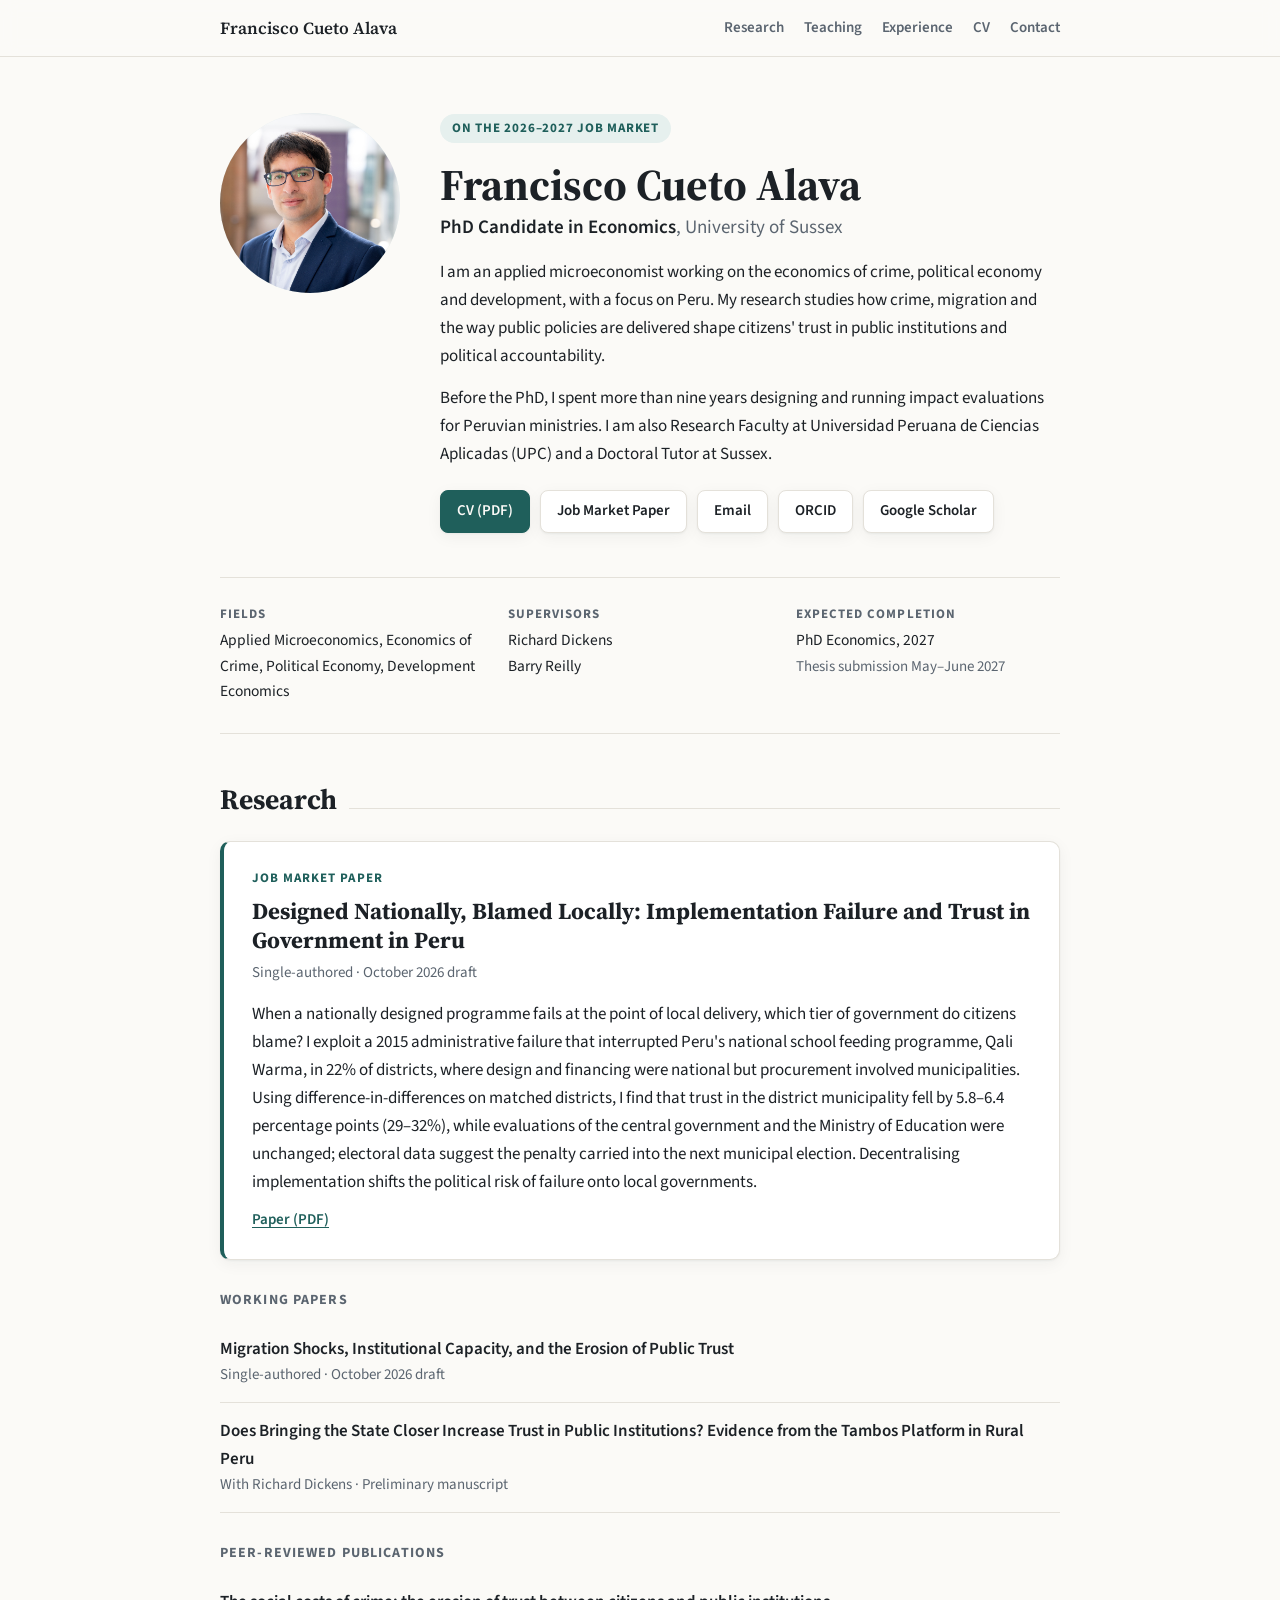
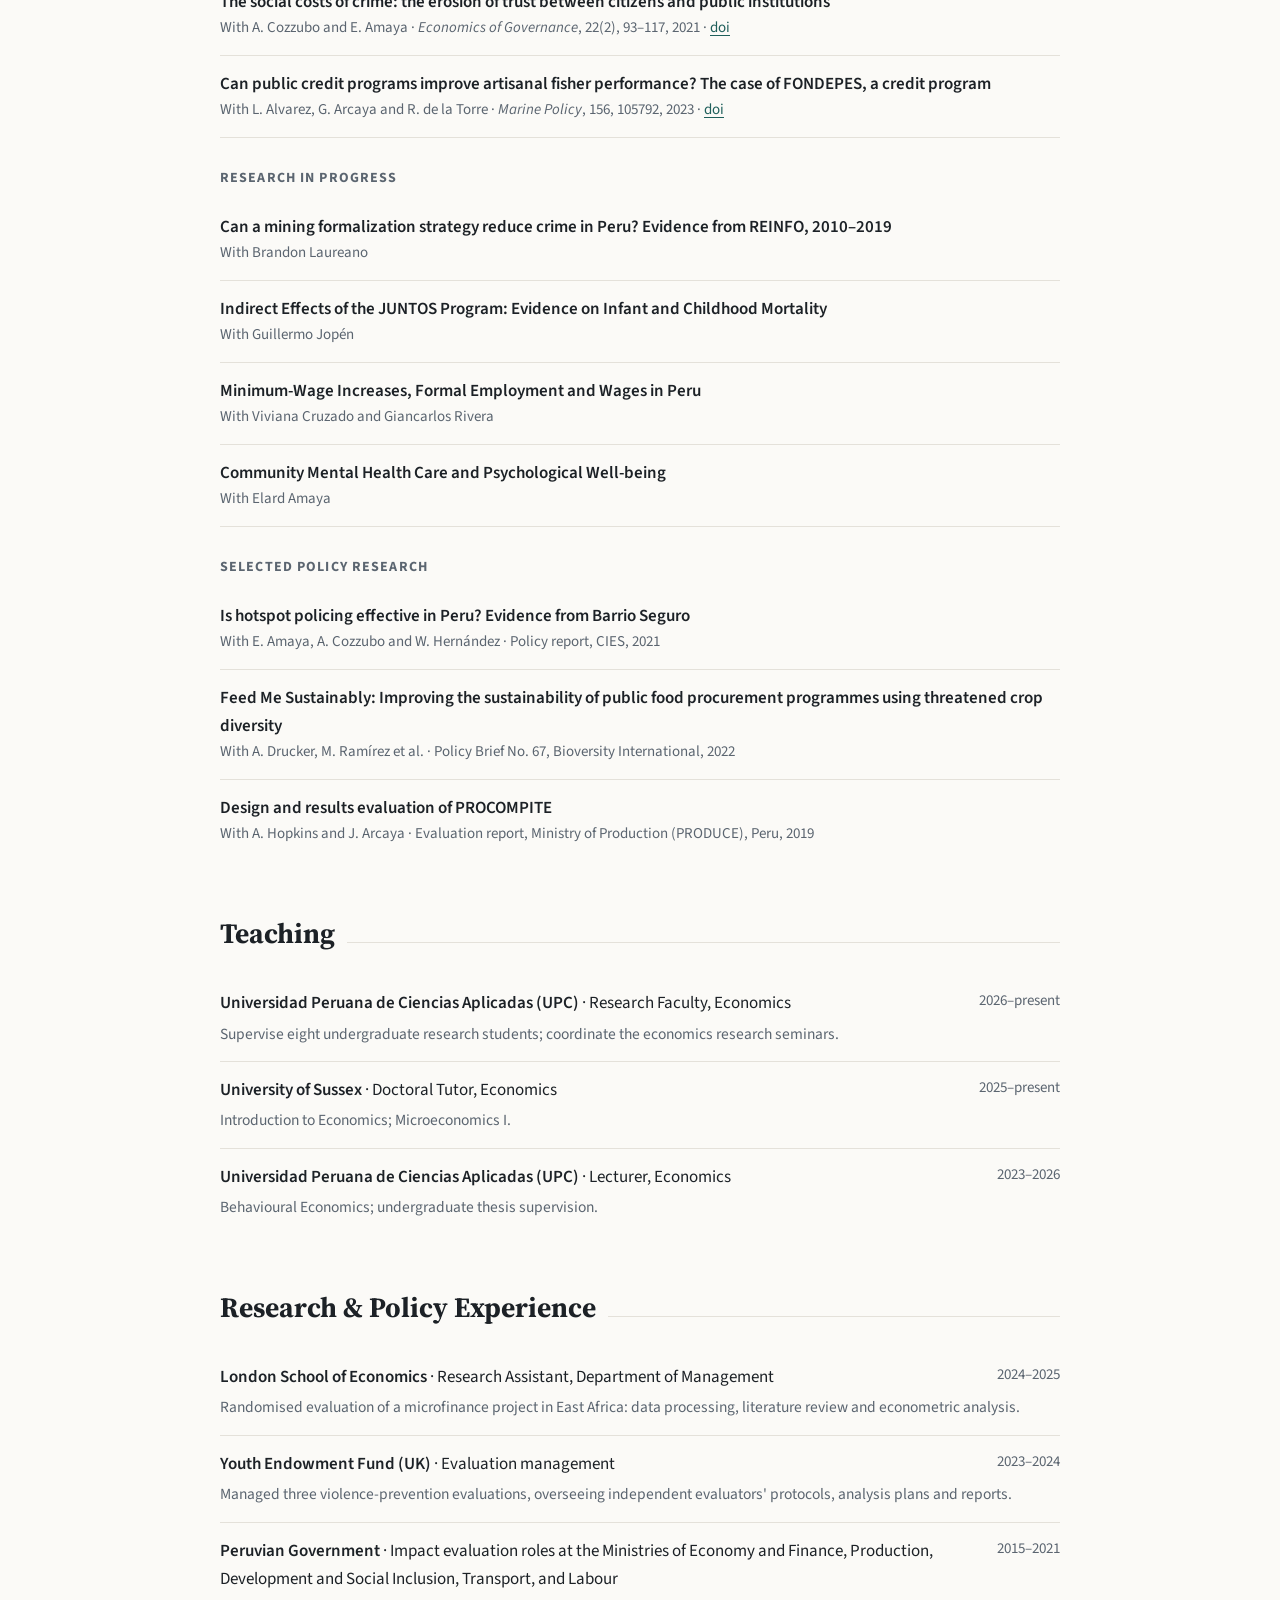
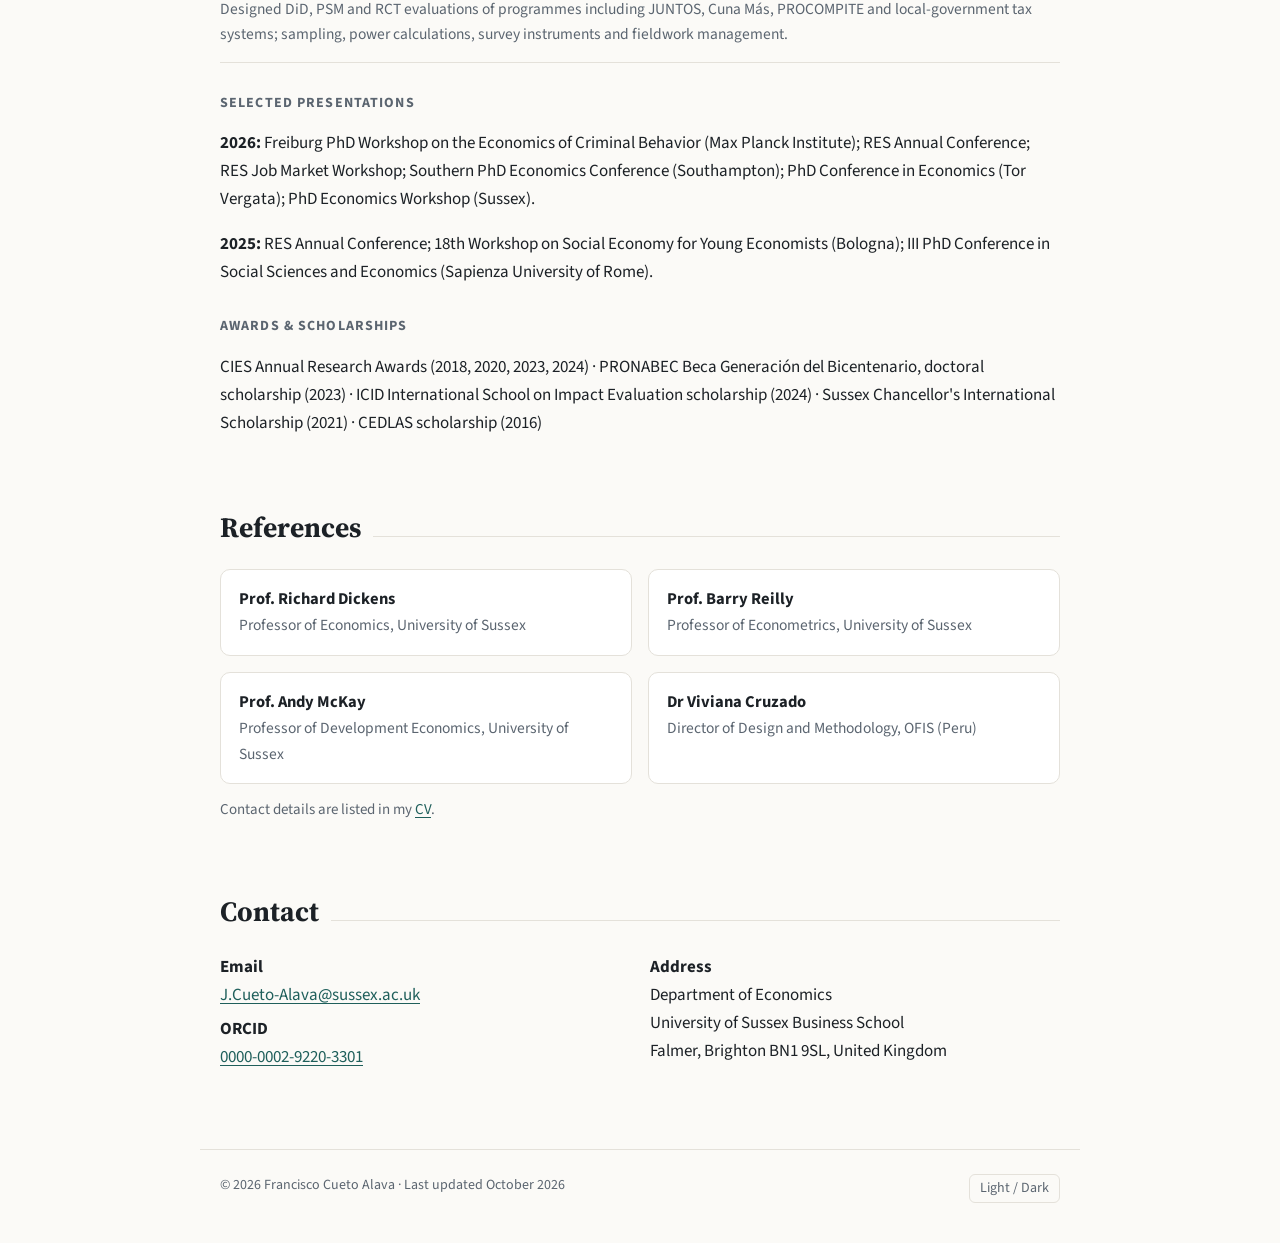
==== index.html @ 66065c19 "Add files via upload" ====
<!doctype html>
<html lang="en">
<head>
<meta charset="utf-8">
<meta name="viewport" content="width=device-width, initial-scale=1">
<title>Francisco Cueto Alava</title>
<meta name="description" content="Francisco Cueto Alava, PhD Candidate in Economics at the University of Sussex. Applied microeconomics, economics of crime, political economy and development. On the 2026–2027 job market.">
<meta property="og:title" content="Francisco Cueto Alava | Economist">
<meta property="og:description" content="PhD Candidate in Economics, University of Sussex. On the 2026–2027 job market.">
<link rel="preconnect" href="https://fonts.googleapis.com">
<link rel="preconnect" href="https://fonts.gstatic.com" crossorigin>
<link href="https://fonts.googleapis.com/css2?family=Source+Sans+3:ital,wght@0,400;0,600;0,700;1,400&family=Source+Serif+4:opsz,wght@8..60,500;8..60,600;8..60,700&display=swap" rel="stylesheet">
<style>
  :root {
    --bg: #fbfaf7;
    --surface: #ffffff;
    --ink: #1c2126;
    --muted: #5b6570;
    --line: #e4e1da;
    --accent: #1f5f5b;
    --accent-soft: #e6f0ee;
    --highlight: #fff4d6;
    --shadow: 0 1px 2px rgba(20,30,40,.05), 0 4px 16px rgba(20,30,40,.05);
  }
  @media (prefers-color-scheme: dark) {
    :root:not([data-theme="light"]) {
      --bg: #14181c;
      --surface: #1b2026;
      --ink: #e7e9ec;
      --muted: #a1a9b3;
      --line: #2c333b;
      --accent: #7cc4bc;
      --accent-soft: #1d3331;
      --highlight: #3a3220;
      --shadow: none;
    }
  }
  :root[data-theme="dark"] {
    --bg: #14181c; --surface: #1b2026; --ink: #e7e9ec; --muted: #a1a9b3;
    --line: #2c333b; --accent: #7cc4bc; --accent-soft: #1d3331; --highlight: #3a3220; --shadow: none;
  }

  * { box-sizing: border-box; }
  html { scroll-behavior: smooth; scroll-padding-top: 72px; }
  body {
    margin: 0; background: var(--bg); color: var(--ink);
    font: 17px/1.65 "Source Sans 3", system-ui, sans-serif;
    -webkit-font-smoothing: antialiased;
  }
  a { color: var(--accent); text-decoration-thickness: 1px; text-underline-offset: 3px; }
  a:hover { text-decoration-thickness: 2px; }
  h1, h2, h3 { font-family: "Source Serif 4", Georgia, serif; line-height: 1.25; margin: 0; }

  /* Nav */
  .nav {
    position: sticky; top: 0; z-index: 10;
    background: color-mix(in srgb, var(--bg) 88%, transparent);
    backdrop-filter: blur(8px); border-bottom: 1px solid var(--line);
  }
  .nav-inner {
    max-width: 880px; margin: 0 auto; padding: 14px 20px;
    display: flex; align-items: center; justify-content: space-between; gap: 16px;
  }
  .nav-name { font-family: "Source Serif 4", serif; font-weight: 600; color: var(--ink); text-decoration: none; white-space: nowrap; }
  .nav-links { display: flex; gap: 20px; flex-wrap: wrap; justify-content: flex-end; }
  .nav-links a { color: var(--muted); text-decoration: none; font-size: 15px; font-weight: 600; }
  .nav-links a:hover { color: var(--accent); }

  main { max-width: 880px; margin: 0 auto; padding: 0 20px 64px; }

  /* Hero */
  .hero {
    display: grid; grid-template-columns: 180px 1fr; gap: 40px; align-items: start;
    padding: 56px 0 44px; border-bottom: 1px solid var(--line);
  }
  .photo {
    width: 180px; height: 180px; border-radius: 50%; overflow: hidden; position: relative;
    background: var(--accent-soft); color: var(--accent);
    display: grid; place-items: center;
    font: 600 54px "Source Serif 4", serif; letter-spacing: 1px;
  }
  .photo img { position: absolute; inset: 0; width: 100%; height: 100%; object-fit: cover; }
  .badge {
    display: inline-block; background: var(--accent-soft); color: var(--accent);
    font-size: 13px; font-weight: 700; letter-spacing: .06em; text-transform: uppercase;
    padding: 4px 12px; border-radius: 999px; margin-bottom: 14px;
  }
  .hero h1 { font-size: clamp(32px, 5vw, 44px); font-weight: 700; }
  .role { font-size: 19px; color: var(--muted); margin: 6px 0 18px; }
  .role strong { color: var(--ink); font-weight: 600; }
  .hero p { margin: 0 0 14px; }
  .btns { display: flex; flex-wrap: wrap; gap: 10px; margin-top: 22px; }
  .btn {
    display: inline-flex; align-items: center; gap: 6px;
    padding: 8px 16px; border-radius: 8px; border: 1px solid var(--line);
    background: var(--surface); color: var(--ink); text-decoration: none;
    font-size: 15px; font-weight: 600; box-shadow: var(--shadow);
  }
  .btn:hover { border-color: var(--accent); color: var(--accent); }
  .btn.primary { background: var(--accent); border-color: var(--accent); color: var(--bg); }
  .btn.primary:hover { opacity: .9; color: var(--bg); }

  .facts {
    display: grid; grid-template-columns: repeat(3, 1fr); gap: 24px;
    padding: 28px 0; border-bottom: 1px solid var(--line); font-size: 15.5px;
  }
  .facts h3 { font-family: "Source Sans 3", sans-serif; font-size: 13px; letter-spacing: .08em; text-transform: uppercase; color: var(--muted); margin-bottom: 6px; }
  .facts p { margin: 0; }

  /* Sections */
  section { padding: 48px 0 8px; }
  section > h2 { font-size: 28px; margin-bottom: 24px; display: flex; align-items: baseline; gap: 12px; }
  section > h2::after { content: ""; flex: 1; height: 1px; background: var(--line); }
  h3.sub { font-family: "Source Sans 3", sans-serif; font-size: 14px; letter-spacing: .08em; text-transform: uppercase; color: var(--muted); margin: 32px 0 12px; }

  .jmp {
    background: var(--surface); border: 1px solid var(--line); border-left: 4px solid var(--accent);
    border-radius: 10px; padding: 26px 28px; box-shadow: var(--shadow);
  }
  .jmp .label { font-size: 13px; font-weight: 700; letter-spacing: .08em; text-transform: uppercase; color: var(--accent); }
  .jmp h3 { font-size: 23px; margin: 8px 0 6px; }
  .meta { color: var(--muted); font-size: 15px; }
  .jmp p.abstract { margin: 14px 0 0; }
  .links { margin-top: 12px; display: flex; gap: 16px; flex-wrap: wrap; font-size: 15px; font-weight: 600; }

  .item { padding: 14px 0; border-bottom: 1px solid var(--line); }
  .item:last-child { border-bottom: 0; }
  .item .title { font-weight: 600; }
  .item .title em { font-weight: 600; }
  .me { font-weight: 700; }
  details { margin-top: 6px; font-size: 15.5px; }
  summary { cursor: pointer; color: var(--accent); font-weight: 600; font-size: 15px; }

  .row { display: grid; grid-template-columns: 1fr auto; gap: 4px 20px; padding: 14px 0; border-bottom: 1px solid var(--line); }
  .row:last-child { border-bottom: 0; }
  .row .when { color: var(--muted); font-size: 15px; white-space: nowrap; text-align: right; }
  .row .what { grid-column: 1 / -1; color: var(--muted); font-size: 15.5px; }
  .row .org { font-weight: 600; }

  .refs { display: grid; grid-template-columns: repeat(2, 1fr); gap: 16px; }
  .ref { background: var(--surface); border: 1px solid var(--line); border-radius: 10px; padding: 16px 18px; font-size: 15.5px; }
  .ref strong { display: block; font-size: 16.5px; }
  .ref span { color: var(--muted); }

  .contact { display: grid; grid-template-columns: repeat(2, 1fr); gap: 20px; }
  .contact p { margin: 0 0 6px; }

  footer { max-width: 880px; margin: 0 auto; padding: 24px 20px 40px; color: var(--muted); font-size: 14px; border-top: 1px solid var(--line); display: flex; justify-content: space-between; gap: 12px; flex-wrap: wrap; }
  .theme-toggle { background: none; border: 1px solid var(--line); color: var(--muted); border-radius: 6px; padding: 2px 10px; font: inherit; cursor: pointer; }

  @media (max-width: 720px) {
    body { font-size: 16.5px; }
    .nav-inner { padding: 12px 16px; }
    .nav-links { gap: 14px; }
    .nav-links a.opt { display: none; }
    main { padding: 0 16px 48px; }
    .hero { grid-template-columns: 1fr; gap: 22px; padding: 36px 0 32px; }
    .photo { width: 120px; height: 120px; font-size: 38px; }
    .facts, .refs, .contact { grid-template-columns: 1fr; gap: 16px; }
    .jmp { padding: 20px; }
    .row { grid-template-columns: 1fr; }
    .row .when { text-align: left; }
    footer { padding: 24px 16px 36px; }
  }
</style>
</head>
<body>

<nav class="nav">
  <div class="nav-inner">
    <a class="nav-name" href="#top">Francisco Cueto Alava</a>
    <div class="nav-links">
      <a href="#research">Research</a>
      <a href="#teaching" class="opt">Teaching</a>
      <a href="#experience" class="opt">Experience</a>
      <a href="cv.pdf">CV</a>
      <a href="#contact">Contact</a>
    </div>
  </div>
</nav>

<main id="top">

  <!-- ============ HERO ============ -->
  <header class="hero">
    <div class="photo" aria-hidden="true">
      FC
      <!-- Sube una foto llamada photo.jpg al repositorio y aparecerá aquí -->
      <img src="photo.jpg" alt="" onerror="this.remove()">
    </div>
    <div>
      <span class="badge">On the 2026–2027 Job Market</span>
      <h1>Francisco Cueto Alava</h1>
      <p class="role"><strong>PhD Candidate in Economics</strong>, University of Sussex</p>
      <p>I am an applied microeconomist working on the economics of crime, political economy and development, with a focus on Peru. My research studies how crime, migration and the way public policies are delivered shape citizens' trust in public institutions and political accountability.</p>
      <p>Before the PhD, I spent more than nine years designing and running impact evaluations for Peruvian ministries. I am also Research Faculty at Universidad Peruana de Ciencias Aplicadas (UPC) and a Doctoral Tutor at Sussex.</p>
      <div class="btns">
        <a class="btn primary" href="cv.pdf">CV (PDF)</a>
        <a class="btn" href="#jmp">Job Market Paper</a>
        <a class="btn" href="mailto:J.Cueto-Alava@sussex.ac.uk">Email</a>
        <a class="btn" href="https://orcid.org/0000-0002-9220-3301">ORCID</a>
        <!-- Reemplaza ENLACE-GOOGLE-SCHOLAR por tu enlace (o borra esta línea) -->
        <a class="btn" href="ENLACE-GOOGLE-SCHOLAR">Google Scholar</a>
      </div>
    </div>
  </header>

  <div class="facts">
    <div>
      <h3>Fields</h3>
      <p>Applied Microeconomics, Economics of Crime, Political Economy, Development Economics</p>
    </div>
    <div>
      <h3>Supervisors</h3>
      <p>Richard Dickens<br>Barry Reilly</p>
    </div>
    <div>
      <h3>Expected completion</h3>
      <p>PhD Economics, 2027<br><span class="meta">Thesis submission May–June 2027</span></p>
    </div>
  </div>

  <!-- ============ RESEARCH ============ -->
  <section id="research">
    <h2>Research</h2>

    <article class="jmp" id="jmp">
      <div class="label">Job Market Paper</div>
      <h3>Designed Nationally, Blamed Locally: Implementation Failure and Trust in Government in Peru</h3>
      <div class="meta">Single-authored · October 2026 draft</div>
      <p class="abstract">When a nationally designed programme fails at the point of local delivery, which tier of government do citizens blame? I exploit a 2015 administrative failure that interrupted Peru's national school feeding programme, Qali Warma, in 22% of districts, where design and financing were national but procurement involved municipalities. Using difference-in-differences on matched districts, I find that trust in the district municipality fell by 5.8–6.4 percentage points (29–32%), while evaluations of the central government and the Ministry of Education were unchanged; electoral data suggest the penalty carried into the next municipal election. Decentralising implementation shifts the political risk of failure onto local governments.</p>
      <div class="links">
        <!-- Sube el PDF a la carpeta papers/ con este nombre -->
        <a href="papers/Cueto-Alava_JMP.pdf">Paper (PDF)</a>
      </div>
    </article>

    <h3 class="sub">Working papers</h3>
    <div class="item">
      <div class="title">Migration Shocks, Institutional Capacity, and the Erosion of Public Trust</div>
      <div class="meta">Single-authored · October 2026 draft</div>
    </div>
    <div class="item">
      <div class="title">Does Bringing the State Closer Increase Trust in Public Institutions? Evidence from the Tambos Platform in Rural Peru</div>
      <div class="meta">With Richard Dickens · Preliminary manuscript</div>
    </div>

    <h3 class="sub">Peer-reviewed publications</h3>
    <div class="item">
      <div class="title">The social costs of crime: the erosion of trust between citizens and public institutions</div>
      <div class="meta">With A. Cozzubo and E. Amaya · <em>Economics of Governance</em>, 22(2), 93–117, 2021 · <a href="https://doi.org/10.1007/s10101-021-00251-0">doi</a></div>
    </div>
    <div class="item">
      <div class="title">Can public credit programs improve artisanal fisher performance? The case of FONDEPES, a credit program</div>
      <div class="meta">With L. Alvarez, G. Arcaya and R. de la Torre · <em>Marine Policy</em>, 156, 105792, 2023 · <a href="https://doi.org/10.1016/j.marpol.2023.105792">doi</a></div>
    </div>

    <h3 class="sub">Research in progress</h3>
    <div class="item">
      <div class="title">Can a mining formalization strategy reduce crime in Peru? Evidence from REINFO, 2010–2019</div>
      <div class="meta">With Brandon Laureano</div>
    </div>
    <div class="item">
      <div class="title">Indirect Effects of the JUNTOS Program: Evidence on Infant and Childhood Mortality</div>
      <div class="meta">With Guillermo Jopén</div>
    </div>
    <div class="item">
      <div class="title">Minimum-Wage Increases, Formal Employment and Wages in Peru</div>
      <div class="meta">With Viviana Cruzado and Giancarlos Rivera</div>
    </div>
    <div class="item">
      <div class="title">Community Mental Health Care and Psychological Well-being</div>
      <div class="meta">With Elard Amaya</div>
    </div>

    <h3 class="sub">Selected policy research</h3>
    <div class="item">
      <div class="title">Is hotspot policing effective in Peru? Evidence from Barrio Seguro</div>
      <div class="meta">With E. Amaya, A. Cozzubo and W. Hernández · Policy report, CIES, 2021</div>
    </div>
    <div class="item">
      <div class="title">Feed Me Sustainably: Improving the sustainability of public food procurement programmes using threatened crop diversity</div>
      <div class="meta">With A. Drucker, M. Ramírez et al. · Policy Brief No. 67, Bioversity International, 2022</div>
    </div>
    <div class="item">
      <div class="title">Design and results evaluation of PROCOMPITE</div>
      <div class="meta">With A. Hopkins and J. Arcaya · Evaluation report, Ministry of Production (PRODUCE), Peru, 2019</div>
    </div>
  </section>

  <!-- ============ TEACHING ============ -->
  <section id="teaching">
    <h2>Teaching</h2>
    <div class="row">
      <div><span class="org">Universidad Peruana de Ciencias Aplicadas (UPC)</span> · Research Faculty, Economics</div>
      <div class="when">2026–present</div>
      <div class="what">Supervise eight undergraduate research students; coordinate the economics research seminars.</div>
    </div>
    <div class="row">
      <div><span class="org">University of Sussex</span> · Doctoral Tutor, Economics</div>
      <div class="when">2025–present</div>
      <div class="what">Introduction to Economics; Microeconomics I.</div>
    </div>
    <div class="row">
      <div><span class="org">Universidad Peruana de Ciencias Aplicadas (UPC)</span> · Lecturer, Economics</div>
      <div class="when">2023–2026</div>
      <div class="what">Behavioural Economics; undergraduate thesis supervision.</div>
    </div>
  </section>

  <!-- ============ EXPERIENCE ============ -->
  <section id="experience">
    <h2>Research &amp; Policy Experience</h2>
    <div class="row">
      <div><span class="org">London School of Economics</span> · Research Assistant, Department of Management</div>
      <div class="when">2024–2025</div>
      <div class="what">Randomised evaluation of a microfinance project in East Africa: data processing, literature review and econometric analysis.</div>
    </div>
    <div class="row">
      <div><span class="org">Youth Endowment Fund (UK)</span> · Evaluation management</div>
      <div class="when">2023–2024</div>
      <div class="what">Managed three violence-prevention evaluations, overseeing independent evaluators' protocols, analysis plans and reports.</div>
    </div>
    <div class="row">
      <div><span class="org">Peruvian Government</span> · Impact evaluation roles at the Ministries of Economy and Finance, Production, Development and Social Inclusion, Transport, and Labour</div>
      <div class="when">2015–2021</div>
      <div class="what">Designed DiD, PSM and RCT evaluations of programmes including JUNTOS, Cuna Más, PROCOMPITE and local-government tax systems; sampling, power calculations, survey instruments and fieldwork management.</div>
    </div>

    <h3 class="sub">Selected presentations</h3>
    <p><strong>2026:</strong> Freiburg PhD Workshop on the Economics of Criminal Behavior (Max Planck Institute); RES Annual Conference; RES Job Market Workshop; Southern PhD Economics Conference (Southampton); PhD Conference in Economics (Tor Vergata); PhD Economics Workshop (Sussex).</p>
    <p><strong>2025:</strong> RES Annual Conference; 18th Workshop on Social Economy for Young Economists (Bologna); III PhD Conference in Social Sciences and Economics (Sapienza University of Rome).</p>

    <h3 class="sub">Awards &amp; scholarships</h3>
    <p>CIES Annual Research Awards (2018, 2020, 2023, 2024) · PRONABEC Beca Generación del Bicentenario, doctoral scholarship (2023) · ICID International School on Impact Evaluation scholarship (2024) · Sussex Chancellor's International Scholarship (2021) · CEDLAS scholarship (2016)</p>
  </section>

  <!-- ============ REFERENCES ============ -->
  <section id="references">
    <h2>References</h2>
    <div class="refs">
      <div class="ref"><strong>Prof. Richard Dickens</strong><span>Professor of Economics, University of Sussex</span></div>
      <div class="ref"><strong>Prof. Barry Reilly</strong><span>Professor of Econometrics, University of Sussex</span></div>
      <div class="ref"><strong>Prof. Andy McKay</strong><span>Professor of Development Economics, University of Sussex</span></div>
      <div class="ref"><strong>Dr Viviana Cruzado</strong><span>Director of Design and Methodology, OFIS (Peru)</span></div>
    </div>
    <p class="meta" style="margin-top:14px">Contact details are listed in my <a href="cv.pdf">CV</a>.</p>
  </section>

  <!-- ============ CONTACT ============ -->
  <section id="contact">
    <h2>Contact</h2>
    <div class="contact">
      <div>
        <p><strong>Email</strong><br><a href="mailto:J.Cueto-Alava@sussex.ac.uk">J.Cueto-Alava@sussex.ac.uk</a></p>
        <p><strong>ORCID</strong><br><a href="https://orcid.org/0000-0002-9220-3301">0000-0002-9220-3301</a></p>
      </div>
      <div>
        <p><strong>Address</strong><br>Department of Economics<br>University of Sussex Business School<br>Falmer, Brighton BN1 9SL, United Kingdom</p>
      </div>
    </div>
  </section>

</main>

<footer>
  <span>© 2026 Francisco Cueto Alava · Last updated October 2026</span>
  <button class="theme-toggle" id="themeBtn" type="button">Light / Dark</button>
</footer>

<script>
  (function () {
    var root = document.documentElement, btn = document.getElementById('themeBtn');
    try { var saved = localStorage.getItem('theme'); if (saved) root.setAttribute('data-theme', saved); } catch (e) {}
    btn.addEventListener('click', function () {
      var cur = root.getAttribute('data-theme') ||
        (window.matchMedia('(prefers-color-scheme: dark)').matches ? 'dark' : 'light');
      var next = cur === 'dark' ? 'light' : 'dark';
      root.setAttribute('data-theme', next);
      try { localStorage.setItem('theme', next); } catch (e) {}
    });
  })();
</script>
</body>
</html>
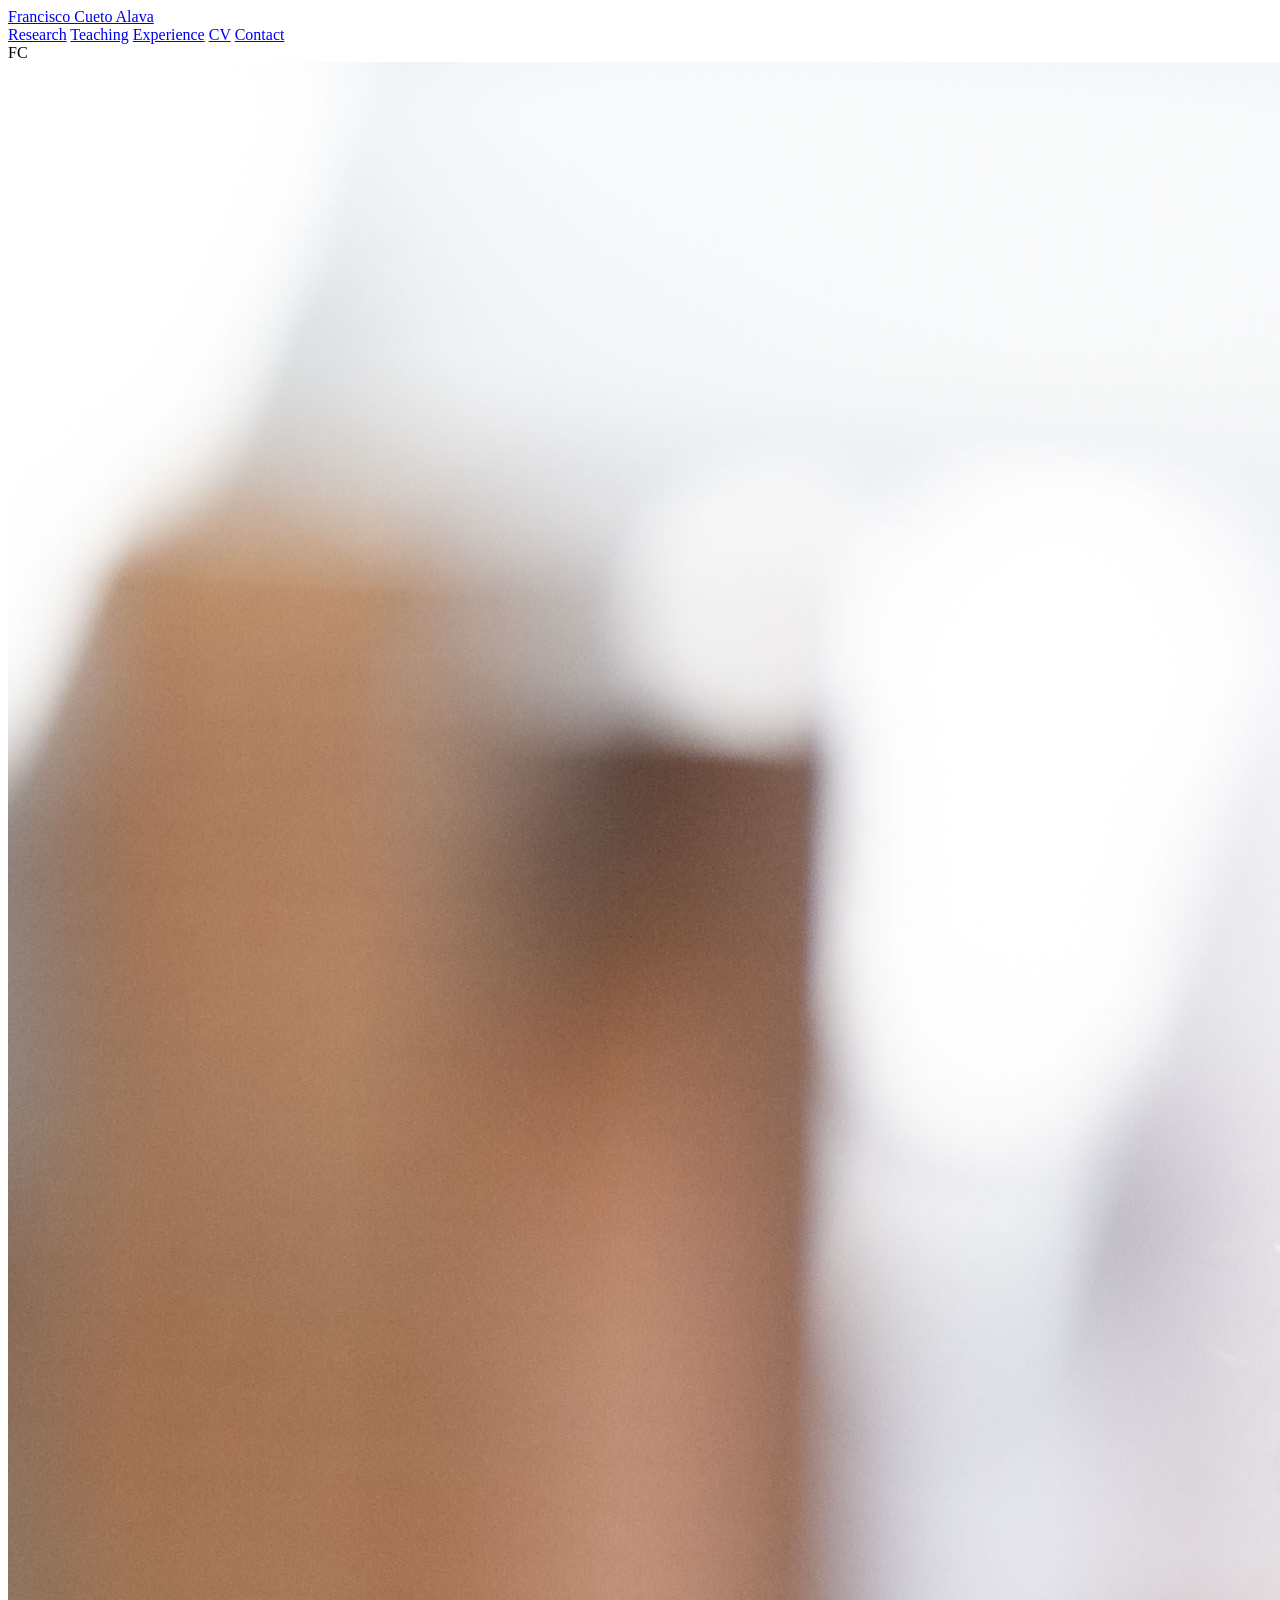
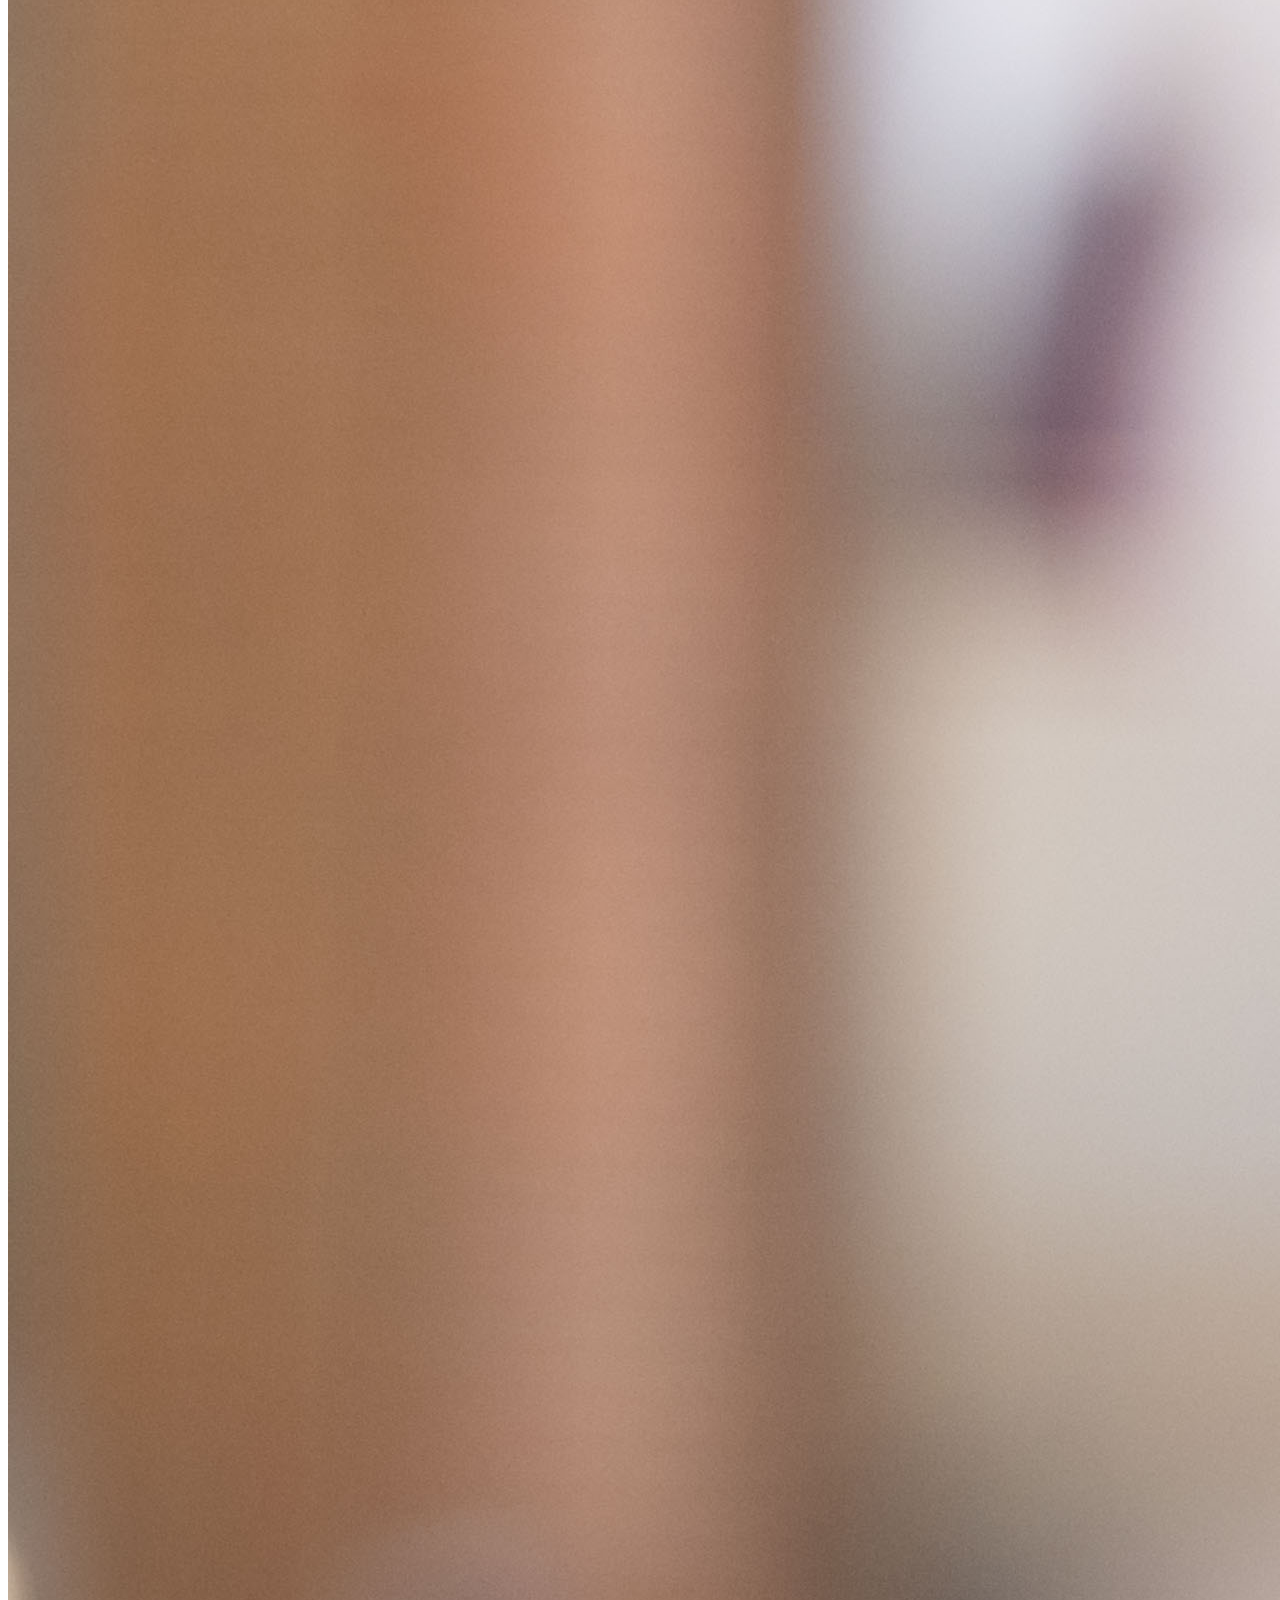
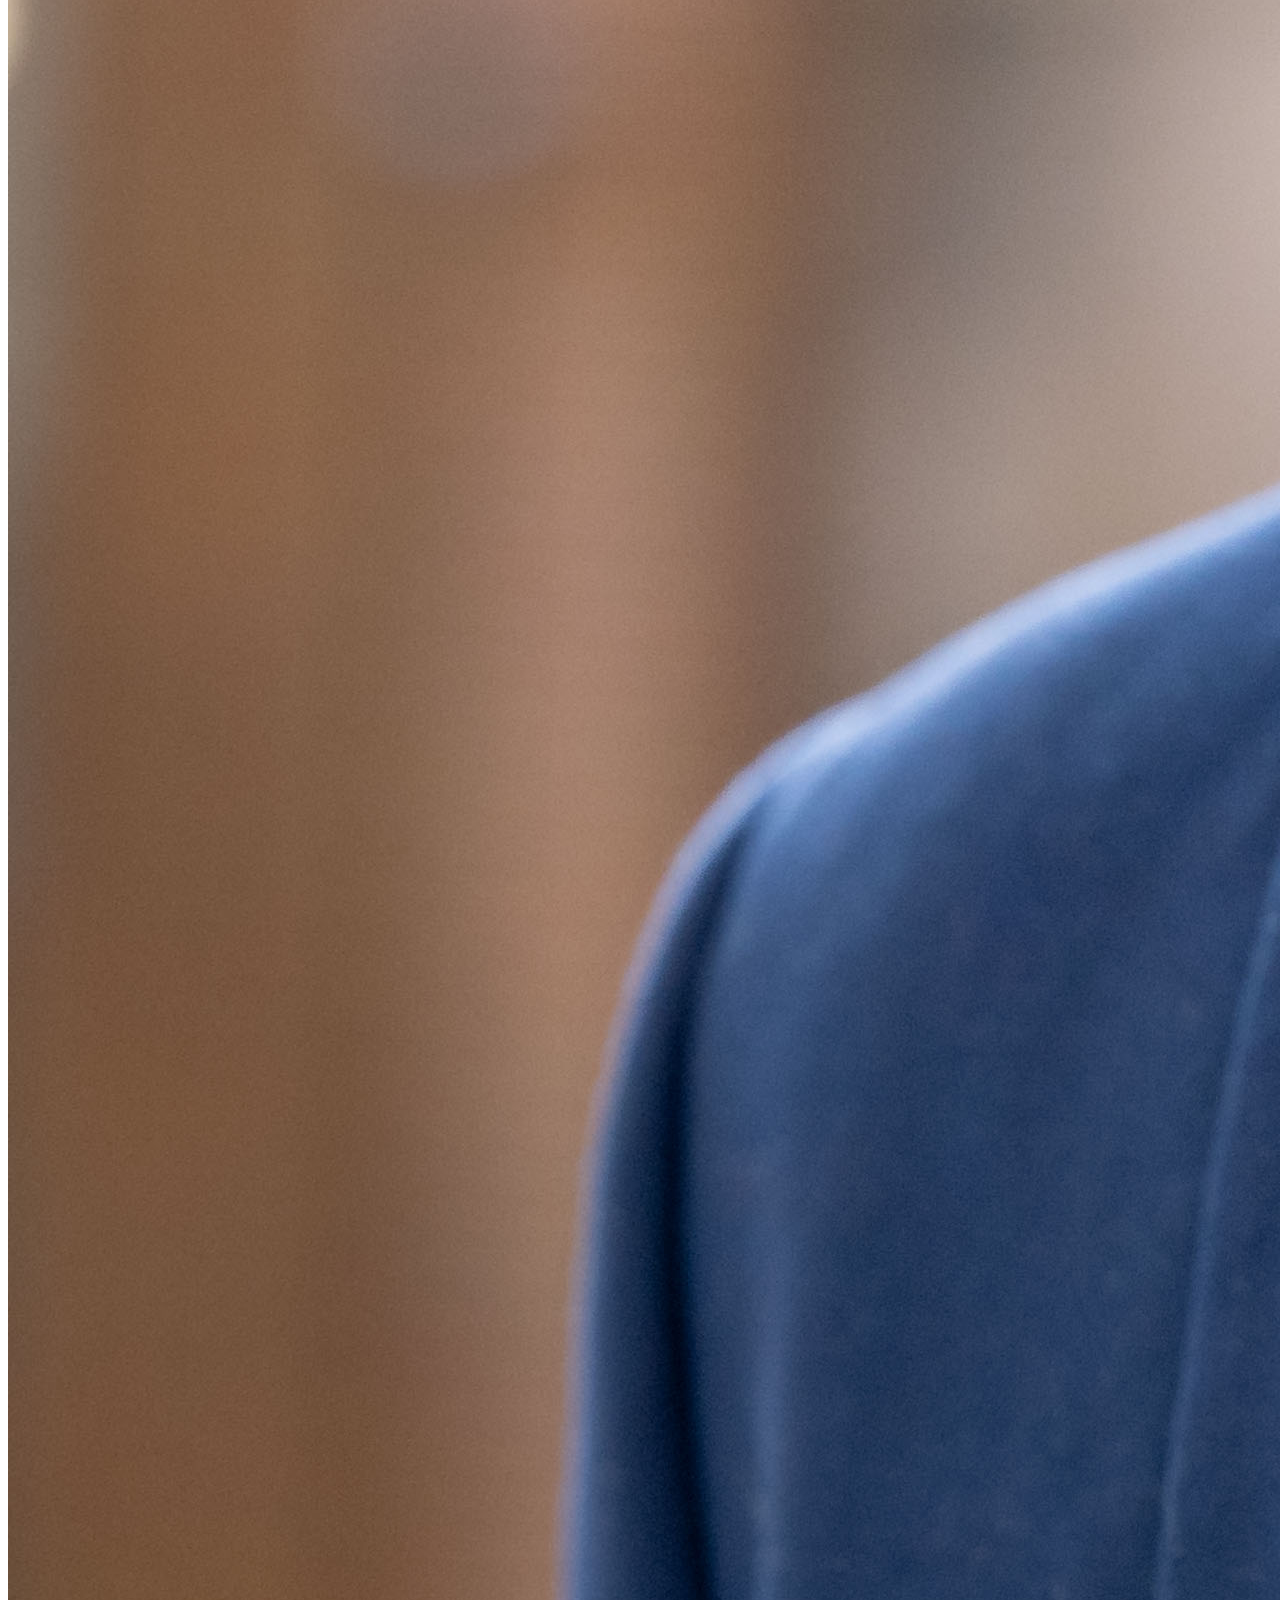
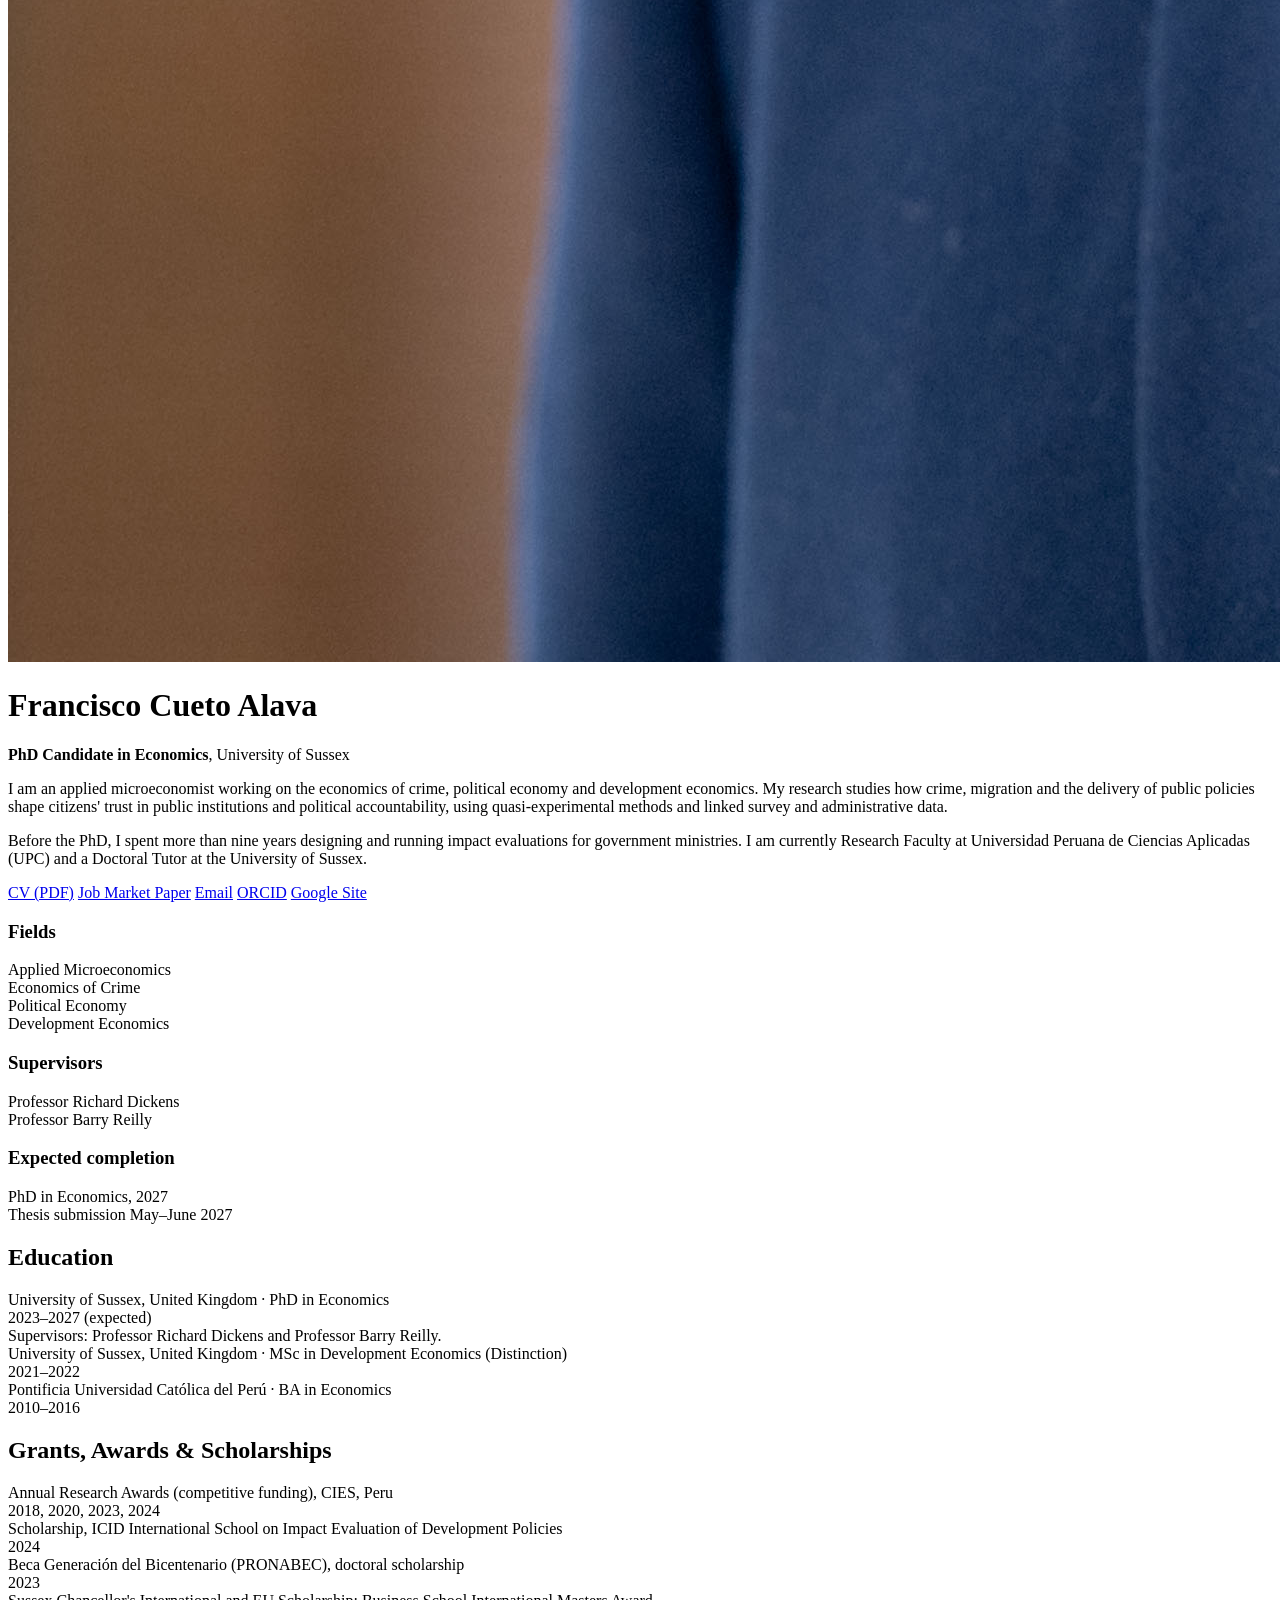
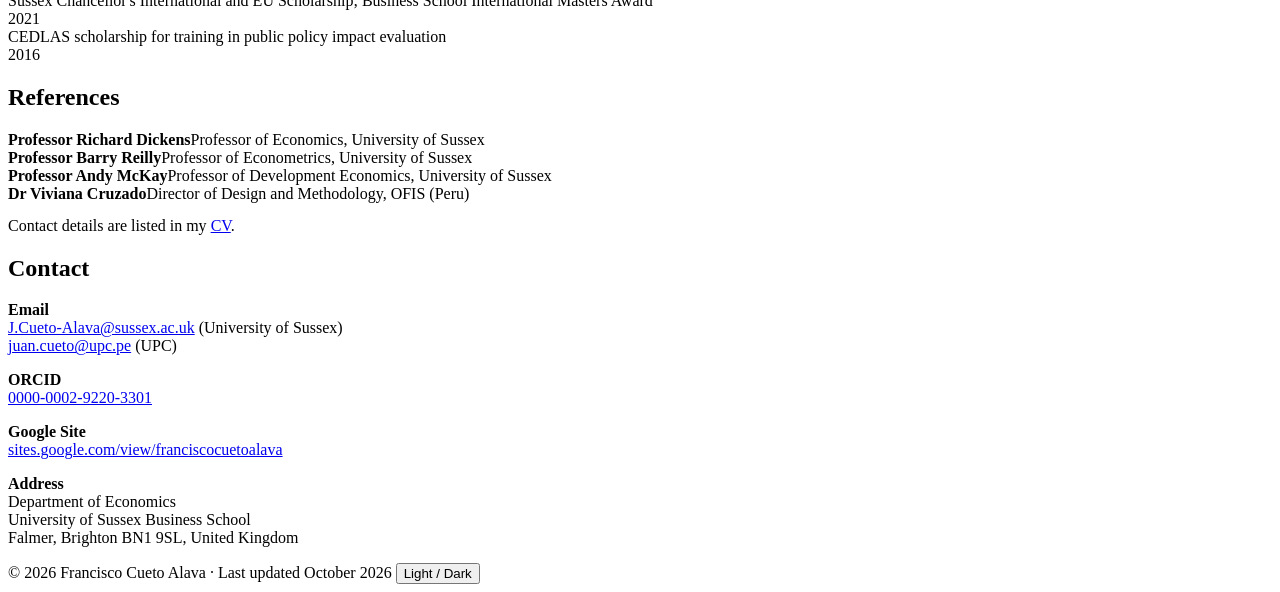
==== commit 5b52dad5: "Add files via upload" ====
--- a/index.html
+++ b/index.html
@@ -4,203 +4,45 @@
 <meta charset="utf-8">
 <meta name="viewport" content="width=device-width, initial-scale=1">
 <title>Francisco Cueto Alava</title>
-<meta name="description" content="Francisco Cueto Alava, PhD Candidate in Economics at the University of Sussex. Applied microeconomics, economics of crime, political economy and development. On the 2026–2027 job market.">
-<meta property="og:title" content="Francisco Cueto Alava | Economist">
-<meta property="og:description" content="PhD Candidate in Economics, University of Sussex. On the 2026–2027 job market.">
+<meta name="description" content="Francisco Cueto Alava, PhD Candidate in Economics at the University of Sussex. Applied microeconomics, economics of crime, political economy and development economics.">
 <link rel="preconnect" href="https://fonts.googleapis.com">
 <link rel="preconnect" href="https://fonts.gstatic.com" crossorigin>
 <link href="https://fonts.googleapis.com/css2?family=Source+Sans+3:ital,wght@0,400;0,600;0,700;1,400&family=Source+Serif+4:opsz,wght@8..60,500;8..60,600;8..60,700&display=swap" rel="stylesheet">
-<style>
-  :root {
-    --bg: #fbfaf7;
-    --surface: #ffffff;
-    --ink: #1c2126;
-    --muted: #5b6570;
-    --line: #e4e1da;
-    --accent: #1f5f5b;
-    --accent-soft: #e6f0ee;
-    --highlight: #fff4d6;
-    --shadow: 0 1px 2px rgba(20,30,40,.05), 0 4px 16px rgba(20,30,40,.05);
-  }
-  @media (prefers-color-scheme: dark) {
-    :root:not([data-theme="light"]) {
-      --bg: #14181c;
-      --surface: #1b2026;
-      --ink: #e7e9ec;
-      --muted: #a1a9b3;
-      --line: #2c333b;
-      --accent: #7cc4bc;
-      --accent-soft: #1d3331;
-      --highlight: #3a3220;
-      --shadow: none;
-    }
-  }
-  :root[data-theme="dark"] {
-    --bg: #14181c; --surface: #1b2026; --ink: #e7e9ec; --muted: #a1a9b3;
-    --line: #2c333b; --accent: #7cc4bc; --accent-soft: #1d3331; --highlight: #3a3220; --shadow: none;
-  }
-
-  * { box-sizing: border-box; }
-  html { scroll-behavior: smooth; scroll-padding-top: 72px; }
-  body {
-    margin: 0; background: var(--bg); color: var(--ink);
-    font: 17px/1.65 "Source Sans 3", system-ui, sans-serif;
-    -webkit-font-smoothing: antialiased;
-  }
-  a { color: var(--accent); text-decoration-thickness: 1px; text-underline-offset: 3px; }
-  a:hover { text-decoration-thickness: 2px; }
-  h1, h2, h3 { font-family: "Source Serif 4", Georgia, serif; line-height: 1.25; margin: 0; }
-
-  /* Nav */
-  .nav {
-    position: sticky; top: 0; z-index: 10;
-    background: color-mix(in srgb, var(--bg) 88%, transparent);
-    backdrop-filter: blur(8px); border-bottom: 1px solid var(--line);
-  }
-  .nav-inner {
-    max-width: 880px; margin: 0 auto; padding: 14px 20px;
-    display: flex; align-items: center; justify-content: space-between; gap: 16px;
-  }
-  .nav-name { font-family: "Source Serif 4", serif; font-weight: 600; color: var(--ink); text-decoration: none; white-space: nowrap; }
-  .nav-links { display: flex; gap: 20px; flex-wrap: wrap; justify-content: flex-end; }
-  .nav-links a { color: var(--muted); text-decoration: none; font-size: 15px; font-weight: 600; }
-  .nav-links a:hover { color: var(--accent); }
-
-  main { max-width: 880px; margin: 0 auto; padding: 0 20px 64px; }
-
-  /* Hero */
-  .hero {
-    display: grid; grid-template-columns: 180px 1fr; gap: 40px; align-items: start;
-    padding: 56px 0 44px; border-bottom: 1px solid var(--line);
-  }
-  .photo {
-    width: 180px; height: 180px; border-radius: 50%; overflow: hidden; position: relative;
-    background: var(--accent-soft); color: var(--accent);
-    display: grid; place-items: center;
-    font: 600 54px "Source Serif 4", serif; letter-spacing: 1px;
-  }
-  .photo img { position: absolute; inset: 0; width: 100%; height: 100%; object-fit: cover; }
-  .badge {
-    display: inline-block; background: var(--accent-soft); color: var(--accent);
-    font-size: 13px; font-weight: 700; letter-spacing: .06em; text-transform: uppercase;
-    padding: 4px 12px; border-radius: 999px; margin-bottom: 14px;
-  }
-  .hero h1 { font-size: clamp(32px, 5vw, 44px); font-weight: 700; }
-  .role { font-size: 19px; color: var(--muted); margin: 6px 0 18px; }
-  .role strong { color: var(--ink); font-weight: 600; }
-  .hero p { margin: 0 0 14px; }
-  .btns { display: flex; flex-wrap: wrap; gap: 10px; margin-top: 22px; }
-  .btn {
-    display: inline-flex; align-items: center; gap: 6px;
-    padding: 8px 16px; border-radius: 8px; border: 1px solid var(--line);
-    background: var(--surface); color: var(--ink); text-decoration: none;
-    font-size: 15px; font-weight: 600; box-shadow: var(--shadow);
-  }
-  .btn:hover { border-color: var(--accent); color: var(--accent); }
-  .btn.primary { background: var(--accent); border-color: var(--accent); color: var(--bg); }
-  .btn.primary:hover { opacity: .9; color: var(--bg); }
-
-  .facts {
-    display: grid; grid-template-columns: repeat(3, 1fr); gap: 24px;
-    padding: 28px 0; border-bottom: 1px solid var(--line); font-size: 15.5px;
-  }
-  .facts h3 { font-family: "Source Sans 3", sans-serif; font-size: 13px; letter-spacing: .08em; text-transform: uppercase; color: var(--muted); margin-bottom: 6px; }
-  .facts p { margin: 0; }
-
-  /* Sections */
-  section { padding: 48px 0 8px; }
-  section > h2 { font-size: 28px; margin-bottom: 24px; display: flex; align-items: baseline; gap: 12px; }
-  section > h2::after { content: ""; flex: 1; height: 1px; background: var(--line); }
-  h3.sub { font-family: "Source Sans 3", sans-serif; font-size: 14px; letter-spacing: .08em; text-transform: uppercase; color: var(--muted); margin: 32px 0 12px; }
-
-  .jmp {
-    background: var(--surface); border: 1px solid var(--line); border-left: 4px solid var(--accent);
-    border-radius: 10px; padding: 26px 28px; box-shadow: var(--shadow);
-  }
-  .jmp .label { font-size: 13px; font-weight: 700; letter-spacing: .08em; text-transform: uppercase; color: var(--accent); }
-  .jmp h3 { font-size: 23px; margin: 8px 0 6px; }
-  .meta { color: var(--muted); font-size: 15px; }
-  .jmp p.abstract { margin: 14px 0 0; }
-  .links { margin-top: 12px; display: flex; gap: 16px; flex-wrap: wrap; font-size: 15px; font-weight: 600; }
-
-  .item { padding: 14px 0; border-bottom: 1px solid var(--line); }
-  .item:last-child { border-bottom: 0; }
-  .item .title { font-weight: 600; }
-  .item .title em { font-weight: 600; }
-  .me { font-weight: 700; }
-  details { margin-top: 6px; font-size: 15.5px; }
-  summary { cursor: pointer; color: var(--accent); font-weight: 600; font-size: 15px; }
-
-  .row { display: grid; grid-template-columns: 1fr auto; gap: 4px 20px; padding: 14px 0; border-bottom: 1px solid var(--line); }
-  .row:last-child { border-bottom: 0; }
-  .row .when { color: var(--muted); font-size: 15px; white-space: nowrap; text-align: right; }
-  .row .what { grid-column: 1 / -1; color: var(--muted); font-size: 15.5px; }
-  .row .org { font-weight: 600; }
-
-  .refs { display: grid; grid-template-columns: repeat(2, 1fr); gap: 16px; }
-  .ref { background: var(--surface); border: 1px solid var(--line); border-radius: 10px; padding: 16px 18px; font-size: 15.5px; }
-  .ref strong { display: block; font-size: 16.5px; }
-  .ref span { color: var(--muted); }
-
-  .contact { display: grid; grid-template-columns: repeat(2, 1fr); gap: 20px; }
-  .contact p { margin: 0 0 6px; }
-
-  footer { max-width: 880px; margin: 0 auto; padding: 24px 20px 40px; color: var(--muted); font-size: 14px; border-top: 1px solid var(--line); display: flex; justify-content: space-between; gap: 12px; flex-wrap: wrap; }
-  .theme-toggle { background: none; border: 1px solid var(--line); color: var(--muted); border-radius: 6px; padding: 2px 10px; font: inherit; cursor: pointer; }
-
-  @media (max-width: 720px) {
-    body { font-size: 16.5px; }
-    .nav-inner { padding: 12px 16px; }
-    .nav-links { gap: 14px; }
-    .nav-links a.opt { display: none; }
-    main { padding: 0 16px 48px; }
-    .hero { grid-template-columns: 1fr; gap: 22px; padding: 36px 0 32px; }
-    .photo { width: 120px; height: 120px; font-size: 38px; }
-    .facts, .refs, .contact { grid-template-columns: 1fr; gap: 16px; }
-    .jmp { padding: 20px; }
-    .row { grid-template-columns: 1fr; }
-    .row .when { text-align: left; }
-    footer { padding: 24px 16px 36px; }
-  }
-</style>
+<link rel="stylesheet" href="style.css">
 </head>
 <body>
 
 <nav class="nav">
   <div class="nav-inner">
-    <a class="nav-name" href="#top">Francisco Cueto Alava</a>
+    <a class="nav-name" href="index.html">Francisco Cueto Alava</a>
     <div class="nav-links">
-      <a href="#research">Research</a>
-      <a href="#teaching" class="opt">Teaching</a>
-      <a href="#experience" class="opt">Experience</a>
+      <a href="research.html">Research</a>
+      <a href="teaching.html">Teaching</a>
+      <a href="experience.html">Experience</a>
       <a href="cv.pdf">CV</a>
-      <a href="#contact">Contact</a>
+      <a href="index.html#contact">Contact</a>
     </div>
   </div>
 </nav>
 
-<main id="top">
+<main>
 
-  <!-- ============ HERO ============ -->
   <header class="hero">
     <div class="photo" aria-hidden="true">
       FC
-      <!-- Sube una foto llamada photo.jpg al repositorio y aparecerá aquí -->
       <img src="photo.jpg" alt="" onerror="this.remove()">
     </div>
-    <div>
-      <span class="badge">On the 2026–2027 Job Market</span>
+    <div class="bio">
       <h1>Francisco Cueto Alava</h1>
       <p class="role"><strong>PhD Candidate in Economics</strong>, University of Sussex</p>
-      <p>I am an applied microeconomist working on the economics of crime, political economy and development, with a focus on Peru. My research studies how crime, migration and the way public policies are delivered shape citizens' trust in public institutions and political accountability.</p>
-      <p>Before the PhD, I spent more than nine years designing and running impact evaluations for Peruvian ministries. I am also Research Faculty at Universidad Peruana de Ciencias Aplicadas (UPC) and a Doctoral Tutor at Sussex.</p>
+      <p>I am an applied microeconomist working on the economics of crime, political economy and development economics. My research studies how crime, migration and the delivery of public policies shape citizens' trust in public institutions and political accountability, using quasi-experimental methods and linked survey and administrative data.</p>
+      <p>Before the PhD, I spent more than nine years designing and running impact evaluations for government ministries. I am currently Research Faculty at Universidad Peruana de Ciencias Aplicadas (UPC) and a Doctoral Tutor at the University of Sussex.</p>
       <div class="btns">
         <a class="btn primary" href="cv.pdf">CV (PDF)</a>
-        <a class="btn" href="#jmp">Job Market Paper</a>
-        <a class="btn" href="mailto:J.Cueto-Alava@sussex.ac.uk">Email</a>
+        <a class="btn" href="research.html#jmp">Job Market Paper</a>
+        <a class="btn" href="#contact">Email</a>
         <a class="btn" href="https://orcid.org/0000-0002-9220-3301">ORCID</a>
-        <!-- Reemplaza ENLACE-GOOGLE-SCHOLAR por tu enlace (o borra esta línea) -->
-        <a class="btn" href="ENLACE-GOOGLE-SCHOLAR">Google Scholar</a>
+        <a class="btn" href="https://sites.google.com/view/franciscocuetoalava/home">Google Site</a>
       </div>
     </div>
   </header>
@@ -208,152 +50,64 @@
   <div class="facts">
     <div>
       <h3>Fields</h3>
-      <p>Applied Microeconomics, Economics of Crime, Political Economy, Development Economics</p>
+      <p>Applied Microeconomics<br>Economics of Crime<br>Political Economy<br>Development Economics</p>
     </div>
     <div>
       <h3>Supervisors</h3>
-      <p>Richard Dickens<br>Barry Reilly</p>
+      <p>Professor Richard Dickens<br>Professor Barry Reilly</p>
     </div>
     <div>
       <h3>Expected completion</h3>
-      <p>PhD Economics, 2027<br><span class="meta">Thesis submission May–June 2027</span></p>
+      <p>PhD in Economics, 2027<br><span class="meta">Thesis submission May&ndash;June 2027</span></p>
     </div>
   </div>
 
-  <!-- ============ RESEARCH ============ -->
-  <section id="research">
-    <h2>Research</h2>
-
-    <article class="jmp" id="jmp">
-      <div class="label">Job Market Paper</div>
-      <h3>Designed Nationally, Blamed Locally: Implementation Failure and Trust in Government in Peru</h3>
-      <div class="meta">Single-authored · October 2026 draft</div>
-      <p class="abstract">When a nationally designed programme fails at the point of local delivery, which tier of government do citizens blame? I exploit a 2015 administrative failure that interrupted Peru's national school feeding programme, Qali Warma, in 22% of districts, where design and financing were national but procurement involved municipalities. Using difference-in-differences on matched districts, I find that trust in the district municipality fell by 5.8–6.4 percentage points (29–32%), while evaluations of the central government and the Ministry of Education were unchanged; electoral data suggest the penalty carried into the next municipal election. Decentralising implementation shifts the political risk of failure onto local governments.</p>
-      <div class="links">
-        <!-- Sube el PDF a la carpeta papers/ con este nombre -->
-        <a href="papers/Cueto-Alava_JMP.pdf">Paper (PDF)</a>
-      </div>
-    </article>
-
-    <h3 class="sub">Working papers</h3>
-    <div class="item">
-      <div class="title">Migration Shocks, Institutional Capacity, and the Erosion of Public Trust</div>
-      <div class="meta">Single-authored · October 2026 draft</div>
+  <section id="education">
+    <h2>Education</h2>
+    <div class="row">
+      <div><span class="org">University of Sussex, United Kingdom</span> &middot; <span class="pos">PhD in Economics</span></div>
+      <div class="when">2023&ndash;2027 (expected)</div>
+      <div class="what">Supervisors: Professor Richard Dickens and Professor Barry Reilly.</div>
     </div>
-    <div class="item">
-      <div class="title">Does Bringing the State Closer Increase Trust in Public Institutions? Evidence from the Tambos Platform in Rural Peru</div>
-      <div class="meta">With Richard Dickens · Preliminary manuscript</div>
+    <div class="row">
+      <div><span class="org">University of Sussex, United Kingdom</span> &middot; <span class="pos">MSc in Development Economics (Distinction)</span></div>
+      <div class="when">2021&ndash;2022</div>
     </div>
-
-    <h3 class="sub">Peer-reviewed publications</h3>
-    <div class="item">
-      <div class="title">The social costs of crime: the erosion of trust between citizens and public institutions</div>
-      <div class="meta">With A. Cozzubo and E. Amaya · <em>Economics of Governance</em>, 22(2), 93–117, 2021 · <a href="https://doi.org/10.1007/s10101-021-00251-0">doi</a></div>
-    </div>
-    <div class="item">
-      <div class="title">Can public credit programs improve artisanal fisher performance? The case of FONDEPES, a credit program</div>
-      <div class="meta">With L. Alvarez, G. Arcaya and R. de la Torre · <em>Marine Policy</em>, 156, 105792, 2023 · <a href="https://doi.org/10.1016/j.marpol.2023.105792">doi</a></div>
-    </div>
-
-    <h3 class="sub">Research in progress</h3>
-    <div class="item">
-      <div class="title">Can a mining formalization strategy reduce crime in Peru? Evidence from REINFO, 2010–2019</div>
-      <div class="meta">With Brandon Laureano</div>
-    </div>
-    <div class="item">
-      <div class="title">Indirect Effects of the JUNTOS Program: Evidence on Infant and Childhood Mortality</div>
-      <div class="meta">With Guillermo Jopén</div>
-    </div>
-    <div class="item">
-      <div class="title">Minimum-Wage Increases, Formal Employment and Wages in Peru</div>
-      <div class="meta">With Viviana Cruzado and Giancarlos Rivera</div>
-    </div>
-    <div class="item">
-      <div class="title">Community Mental Health Care and Psychological Well-being</div>
-      <div class="meta">With Elard Amaya</div>
-    </div>
-
-    <h3 class="sub">Selected policy research</h3>
-    <div class="item">
-      <div class="title">Is hotspot policing effective in Peru? Evidence from Barrio Seguro</div>
-      <div class="meta">With E. Amaya, A. Cozzubo and W. Hernández · Policy report, CIES, 2021</div>
-    </div>
-    <div class="item">
-      <div class="title">Feed Me Sustainably: Improving the sustainability of public food procurement programmes using threatened crop diversity</div>
-      <div class="meta">With A. Drucker, M. Ramírez et al. · Policy Brief No. 67, Bioversity International, 2022</div>
-    </div>
-    <div class="item">
-      <div class="title">Design and results evaluation of PROCOMPITE</div>
-      <div class="meta">With A. Hopkins and J. Arcaya · Evaluation report, Ministry of Production (PRODUCE), Peru, 2019</div>
+    <div class="row">
+      <div><span class="org">Pontificia Universidad Cat&oacute;lica del Per&uacute;</span> &middot; <span class="pos">BA in Economics</span></div>
+      <div class="when">2010&ndash;2016</div>
     </div>
   </section>
 
-  <!-- ============ TEACHING ============ -->
-  <section id="teaching">
-    <h2>Teaching</h2>
-    <div class="row">
-      <div><span class="org">Universidad Peruana de Ciencias Aplicadas (UPC)</span> · Research Faculty, Economics</div>
-      <div class="when">2026–present</div>
-      <div class="what">Supervise eight undergraduate research students; coordinate the economics research seminars.</div>
-    </div>
-    <div class="row">
-      <div><span class="org">University of Sussex</span> · Doctoral Tutor, Economics</div>
-      <div class="when">2025–present</div>
-      <div class="what">Introduction to Economics; Microeconomics I.</div>
-    </div>
-    <div class="row">
-      <div><span class="org">Universidad Peruana de Ciencias Aplicadas (UPC)</span> · Lecturer, Economics</div>
-      <div class="when">2023–2026</div>
-      <div class="what">Behavioural Economics; undergraduate thesis supervision.</div>
-    </div>
+  <section id="awards">
+    <h2>Grants, Awards &amp; Scholarships</h2>
+    <div class="row"><div>Annual Research Awards (competitive funding), CIES, Peru</div><div class="when">2018, 2020, 2023, 2024</div></div>
+    <div class="row"><div>Scholarship, ICID International School on Impact Evaluation of Development Policies</div><div class="when">2024</div></div>
+    <div class="row"><div>Beca Generaci&oacute;n del Bicentenario (PRONABEC), doctoral scholarship</div><div class="when">2023</div></div>
+    <div class="row"><div>Sussex Chancellor's International and EU Scholarship; Business School International Masters Award</div><div class="when">2021</div></div>
+    <div class="row"><div>CEDLAS scholarship for training in public policy impact evaluation</div><div class="when">2016</div></div>
   </section>
 
-  <!-- ============ EXPERIENCE ============ -->
-  <section id="experience">
-    <h2>Research &amp; Policy Experience</h2>
-    <div class="row">
-      <div><span class="org">London School of Economics</span> · Research Assistant, Department of Management</div>
-      <div class="when">2024–2025</div>
-      <div class="what">Randomised evaluation of a microfinance project in East Africa: data processing, literature review and econometric analysis.</div>
-    </div>
-    <div class="row">
-      <div><span class="org">Youth Endowment Fund (UK)</span> · Evaluation management</div>
-      <div class="when">2023–2024</div>
-      <div class="what">Managed three violence-prevention evaluations, overseeing independent evaluators' protocols, analysis plans and reports.</div>
-    </div>
-    <div class="row">
-      <div><span class="org">Peruvian Government</span> · Impact evaluation roles at the Ministries of Economy and Finance, Production, Development and Social Inclusion, Transport, and Labour</div>
-      <div class="when">2015–2021</div>
-      <div class="what">Designed DiD, PSM and RCT evaluations of programmes including JUNTOS, Cuna Más, PROCOMPITE and local-government tax systems; sampling, power calculations, survey instruments and fieldwork management.</div>
-    </div>
-
-    <h3 class="sub">Selected presentations</h3>
-    <p><strong>2026:</strong> Freiburg PhD Workshop on the Economics of Criminal Behavior (Max Planck Institute); RES Annual Conference; RES Job Market Workshop; Southern PhD Economics Conference (Southampton); PhD Conference in Economics (Tor Vergata); PhD Economics Workshop (Sussex).</p>
-    <p><strong>2025:</strong> RES Annual Conference; 18th Workshop on Social Economy for Young Economists (Bologna); III PhD Conference in Social Sciences and Economics (Sapienza University of Rome).</p>
-
-    <h3 class="sub">Awards &amp; scholarships</h3>
-    <p>CIES Annual Research Awards (2018, 2020, 2023, 2024) · PRONABEC Beca Generación del Bicentenario, doctoral scholarship (2023) · ICID International School on Impact Evaluation scholarship (2024) · Sussex Chancellor's International Scholarship (2021) · CEDLAS scholarship (2016)</p>
-  </section>
-
-  <!-- ============ REFERENCES ============ -->
   <section id="references">
     <h2>References</h2>
     <div class="refs">
-      <div class="ref"><strong>Prof. Richard Dickens</strong><span>Professor of Economics, University of Sussex</span></div>
-      <div class="ref"><strong>Prof. Barry Reilly</strong><span>Professor of Econometrics, University of Sussex</span></div>
-      <div class="ref"><strong>Prof. Andy McKay</strong><span>Professor of Development Economics, University of Sussex</span></div>
+      <div class="ref"><strong>Professor Richard Dickens</strong><span>Professor of Economics, University of Sussex</span></div>
+      <div class="ref"><strong>Professor Barry Reilly</strong><span>Professor of Econometrics, University of Sussex</span></div>
+      <div class="ref"><strong>Professor Andy McKay</strong><span>Professor of Development Economics, University of Sussex</span></div>
       <div class="ref"><strong>Dr Viviana Cruzado</strong><span>Director of Design and Methodology, OFIS (Peru)</span></div>
     </div>
     <p class="meta" style="margin-top:14px">Contact details are listed in my <a href="cv.pdf">CV</a>.</p>
   </section>
 
-  <!-- ============ CONTACT ============ -->
   <section id="contact">
     <h2>Contact</h2>
     <div class="contact">
       <div>
-        <p><strong>Email</strong><br><a href="mailto:J.Cueto-Alava@sussex.ac.uk">J.Cueto-Alava@sussex.ac.uk</a></p>
+        <p><strong>Email</strong><br>
+          <a href="mailto:J.Cueto-Alava@sussex.ac.uk">J.Cueto-Alava@sussex.ac.uk</a> <span class="meta">(University of Sussex)</span><br>
+          <a href="mailto:juan.cueto@upc.pe">juan.cueto@upc.pe</a> <span class="meta">(UPC)</span></p>
         <p><strong>ORCID</strong><br><a href="https://orcid.org/0000-0002-9220-3301">0000-0002-9220-3301</a></p>
+        <p><strong>Google Site</strong><br><a href="https://sites.google.com/view/franciscocuetoalava/home">sites.google.com/view/franciscocuetoalava</a></p>
       </div>
       <div>
         <p><strong>Address</strong><br>Department of Economics<br>University of Sussex Business School<br>Falmer, Brighton BN1 9SL, United Kingdom</p>
@@ -364,17 +118,16 @@
 </main>
 
 <footer>
-  <span>© 2026 Francisco Cueto Alava · Last updated October 2026</span>
+  <span>&copy; 2026 Francisco Cueto Alava &middot; Last updated October 2026</span>
   <button class="theme-toggle" id="themeBtn" type="button">Light / Dark</button>
 </footer>
 
 <script>
   (function () {
     var root = document.documentElement, btn = document.getElementById('themeBtn');
-    try { var saved = localStorage.getItem('theme'); if (saved) root.setAttribute('data-theme', saved); } catch (e) {}
+    try { var s = localStorage.getItem('theme'); if (s) root.setAttribute('data-theme', s); } catch (e) {}
     btn.addEventListener('click', function () {
-      var cur = root.getAttribute('data-theme') ||
-        (window.matchMedia('(prefers-color-scheme: dark)').matches ? 'dark' : 'light');
+      var cur = root.getAttribute('data-theme') || 'dark';
       var next = cur === 'dark' ? 'light' : 'dark';
       root.setAttribute('data-theme', next);
       try { localStorage.setItem('theme', next); } catch (e) {}
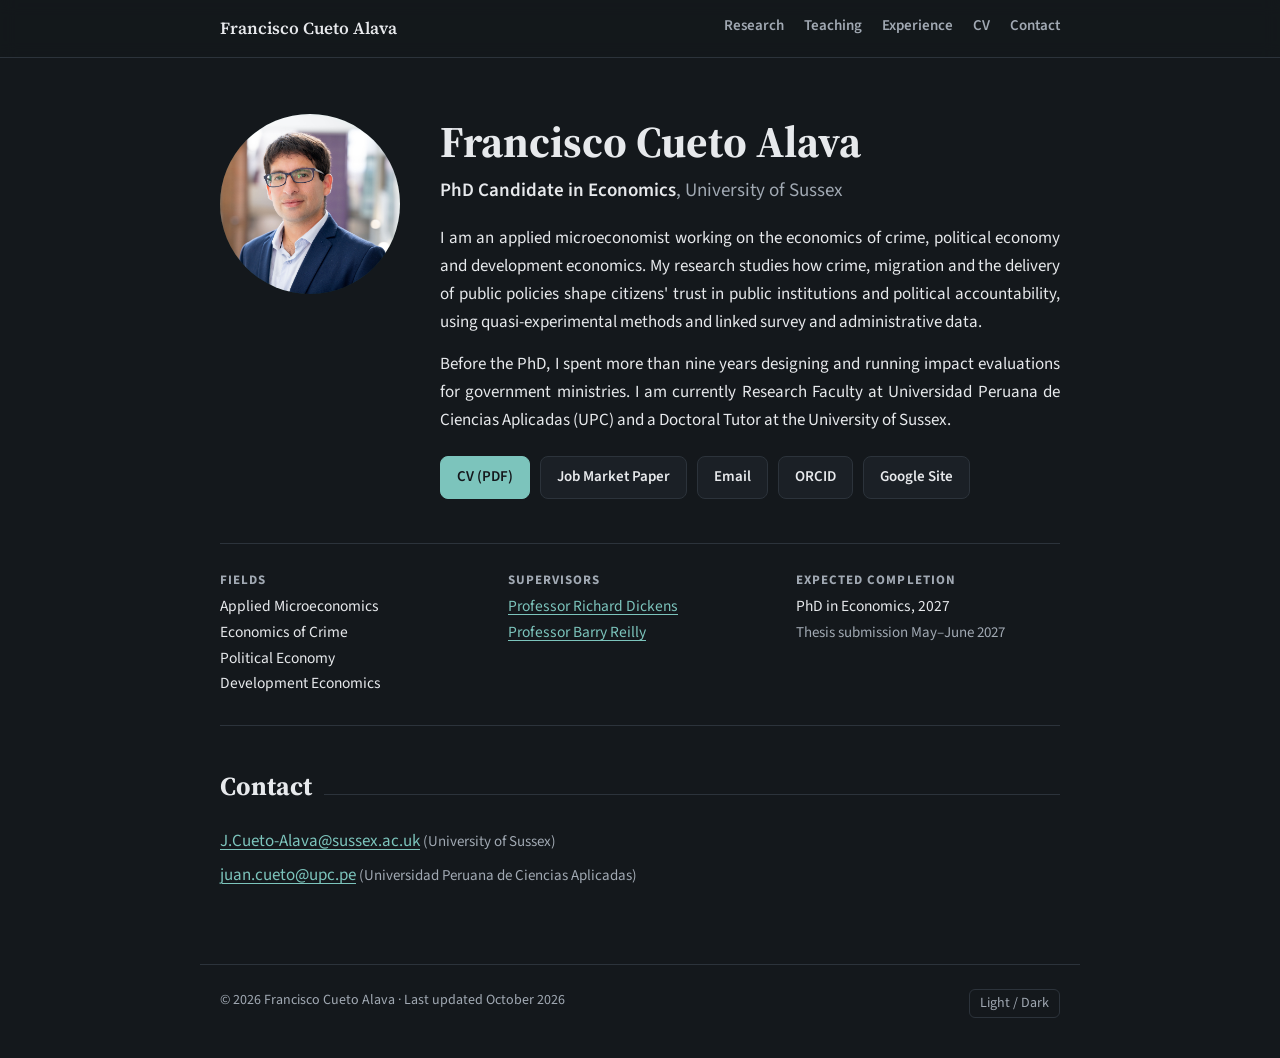
==== commit 7761cb52: "Add files via upload" ====
--- a/index.html
+++ b/index.html
@@ -54,7 +54,7 @@
     </div>
     <div>
       <h3>Supervisors</h3>
-      <p>Professor Richard Dickens<br>Professor Barry Reilly</p>
+      <p><a href="https://profiles.sussex.ac.uk/p203401-richard-dickens">Professor Richard Dickens</a><br><a href="https://profiles.sussex.ac.uk/p2216-barry-reilly">Professor Barry Reilly</a></p>
     </div>
     <div>
       <h3>Expected completion</h3>
@@ -62,57 +62,12 @@
     </div>
   </div>
 
-  <section id="education">
-    <h2>Education</h2>
-    <div class="row">
-      <div><span class="org">University of Sussex, United Kingdom</span> &middot; <span class="pos">PhD in Economics</span></div>
-      <div class="when">2023&ndash;2027 (expected)</div>
-      <div class="what">Supervisors: Professor Richard Dickens and Professor Barry Reilly.</div>
-    </div>
-    <div class="row">
-      <div><span class="org">University of Sussex, United Kingdom</span> &middot; <span class="pos">MSc in Development Economics (Distinction)</span></div>
-      <div class="when">2021&ndash;2022</div>
-    </div>
-    <div class="row">
-      <div><span class="org">Pontificia Universidad Cat&oacute;lica del Per&uacute;</span> &middot; <span class="pos">BA in Economics</span></div>
-      <div class="when">2010&ndash;2016</div>
-    </div>
-  </section>
-
-  <section id="awards">
-    <h2>Grants, Awards &amp; Scholarships</h2>
-    <div class="row"><div>Annual Research Awards (competitive funding), CIES, Peru</div><div class="when">2018, 2020, 2023, 2024</div></div>
-    <div class="row"><div>Scholarship, ICID International School on Impact Evaluation of Development Policies</div><div class="when">2024</div></div>
-    <div class="row"><div>Beca Generaci&oacute;n del Bicentenario (PRONABEC), doctoral scholarship</div><div class="when">2023</div></div>
-    <div class="row"><div>Sussex Chancellor's International and EU Scholarship; Business School International Masters Award</div><div class="when">2021</div></div>
-    <div class="row"><div>CEDLAS scholarship for training in public policy impact evaluation</div><div class="when">2016</div></div>
-  </section>
-
-  <section id="references">
-    <h2>References</h2>
-    <div class="refs">
-      <div class="ref"><strong>Professor Richard Dickens</strong><span>Professor of Economics, University of Sussex</span></div>
-      <div class="ref"><strong>Professor Barry Reilly</strong><span>Professor of Econometrics, University of Sussex</span></div>
-      <div class="ref"><strong>Professor Andy McKay</strong><span>Professor of Development Economics, University of Sussex</span></div>
-      <div class="ref"><strong>Dr Viviana Cruzado</strong><span>Director of Design and Methodology, OFIS (Peru)</span></div>
-    </div>
-    <p class="meta" style="margin-top:14px">Contact details are listed in my <a href="cv.pdf">CV</a>.</p>
-  </section>
-
   <section id="contact">
     <h2>Contact</h2>
-    <div class="contact">
-      <div>
-        <p><strong>Email</strong><br>
-          <a href="mailto:J.Cueto-Alava@sussex.ac.uk">J.Cueto-Alava@sussex.ac.uk</a> <span class="meta">(University of Sussex)</span><br>
-          <a href="mailto:juan.cueto@upc.pe">juan.cueto@upc.pe</a> <span class="meta">(UPC)</span></p>
-        <p><strong>ORCID</strong><br><a href="https://orcid.org/0000-0002-9220-3301">0000-0002-9220-3301</a></p>
-        <p><strong>Google Site</strong><br><a href="https://sites.google.com/view/franciscocuetoalava/home">sites.google.com/view/franciscocuetoalava</a></p>
-      </div>
-      <div>
-        <p><strong>Address</strong><br>Department of Economics<br>University of Sussex Business School<br>Falmer, Brighton BN1 9SL, United Kingdom</p>
-      </div>
-    </div>
+    <p class="emails">
+      <a href="mailto:J.Cueto-Alava@sussex.ac.uk">J.Cueto-Alava@sussex.ac.uk</a> <span class="meta">(University of Sussex)</span><br>
+      <a href="mailto:juan.cueto@upc.pe">juan.cueto@upc.pe</a> <span class="meta">(Universidad Peruana de Ciencias Aplicadas)</span>
+    </p>
   </section>
 
 </main>
--- a/style.css
+++ b/style.css
@@ -0,0 +1,155 @@
+:root {
+  /* Dark theme by default */
+  --bg: #14181c; --surface: #1b2026; --ink: #e7e9ec; --muted: #a1a9b3;
+  --line: #2c333b; --accent: #7cc4bc; --accent-soft: #1d3331; --shadow: none;
+  color-scheme: dark;
+}
+:root[data-theme="light"] {
+  --bg: #fbfaf7; --surface: #ffffff; --ink: #1c2126; --muted: #5b6570;
+  --line: #e4e1da; --accent: #1f5f5b; --accent-soft: #e6f0ee;
+  --shadow: 0 1px 2px rgba(20,30,40,.05), 0 4px 16px rgba(20,30,40,.05);
+  color-scheme: light;
+}
+
+* { box-sizing: border-box; }
+html { scroll-behavior: smooth; scroll-padding-top: 72px; }
+body {
+  margin: 0; background: var(--bg); color: var(--ink);
+  font: 17px/1.65 "Source Sans 3", system-ui, sans-serif;
+  -webkit-font-smoothing: antialiased;
+}
+a { color: var(--accent); text-decoration-thickness: 1px; text-underline-offset: 3px; }
+a:hover { text-decoration-thickness: 2px; }
+h1, h2, h3 { font-family: "Source Serif 4", Georgia, serif; line-height: 1.25; margin: 0; }
+
+/* Justified body text */
+@media (min-width: 721px) {
+p, .what, .abstract, .bio p {
+  text-align: justify; text-justify: inter-word; hyphens: auto; -webkit-hyphens: auto;
+}
+}
+
+/* Nav */
+.nav {
+  position: sticky; top: 0; z-index: 10;
+  background: color-mix(in srgb, var(--bg) 88%, transparent);
+  backdrop-filter: blur(8px); border-bottom: 1px solid var(--line);
+}
+.nav-inner {
+  max-width: 880px; margin: 0 auto; padding: 14px 20px;
+  display: flex; align-items: center; justify-content: space-between; gap: 16px;
+}
+.nav-name { font-family: "Source Serif 4", serif; font-weight: 600; color: var(--ink); text-decoration: none; white-space: nowrap; }
+.nav-links { display: flex; gap: 20px; flex-wrap: wrap; justify-content: flex-end; }
+.nav-links a { color: var(--muted); text-decoration: none; font-size: 15px; font-weight: 600; padding-bottom: 2px; border-bottom: 2px solid transparent; }
+.nav-links a:hover { color: var(--accent); }
+.nav-links a.active { color: var(--accent); border-bottom-color: var(--accent); }
+
+main { max-width: 880px; margin: 0 auto; padding: 0 20px 64px; }
+
+/* Home hero */
+.hero {
+  display: grid; grid-template-columns: 180px 1fr; gap: 40px; align-items: start;
+  padding: 56px 0 44px; border-bottom: 1px solid var(--line);
+}
+.photo {
+  width: 180px; height: 180px; border-radius: 50%; overflow: hidden; position: relative;
+  background: var(--accent-soft); color: var(--accent);
+  display: grid; place-items: center;
+  font: 600 54px "Source Serif 4", serif; letter-spacing: 1px;
+}
+.photo img { position: absolute; inset: 0; width: 100%; height: 100%; object-fit: cover; }
+.hero h1 { font-size: clamp(32px, 5vw, 44px); font-weight: 700; }
+.bio .role, .role { font-size: 19px; color: var(--muted); margin: 6px 0 18px; text-align: left; }
+.role strong { color: var(--ink); font-weight: 600; }
+.bio p { margin: 0 0 14px; }
+.btns { display: flex; flex-wrap: wrap; gap: 10px; margin-top: 22px; }
+.btn {
+  display: inline-flex; align-items: center; gap: 6px;
+  padding: 8px 16px; border-radius: 8px; border: 1px solid var(--line);
+  background: var(--surface); color: var(--ink); text-decoration: none;
+  font-size: 15px; font-weight: 600; box-shadow: var(--shadow);
+}
+.btn:hover { border-color: var(--accent); color: var(--accent); }
+.btn.primary { background: var(--accent); border-color: var(--accent); color: var(--bg); }
+.btn.primary:hover { opacity: .9; color: var(--bg); }
+
+.facts {
+  display: grid; grid-template-columns: repeat(3, 1fr); gap: 24px;
+  padding: 28px 0; border-bottom: 1px solid var(--line); font-size: 15.5px;
+}
+.facts h3, h3.sub {
+  font-family: "Source Sans 3", sans-serif; font-size: 13px; letter-spacing: .08em;
+  text-transform: uppercase; color: var(--muted);
+}
+.facts h3 { margin-bottom: 6px; }
+.facts p { margin: 0; text-align: left; }
+
+/* Page header (inner pages) */
+.page-head { padding: 52px 0 8px; }
+.page-head h1 { font-size: clamp(30px, 5vw, 40px); }
+.page-head p { color: var(--muted); margin: 10px 0 0; max-width: 680px; text-align: left; }
+
+/* Sections */
+section { padding: 44px 0 8px; }
+section > h2 { font-size: 26px; margin-bottom: 22px; display: flex; align-items: baseline; gap: 12px; }
+section > h2::after { content: ""; flex: 1; height: 1px; background: var(--line); }
+h3.sub { margin: 32px 0 10px; font-size: 14px; }
+
+.jmp {
+  background: var(--surface); border: 1px solid var(--line); border-left: 4px solid var(--accent);
+  border-radius: 10px; padding: 26px 28px; box-shadow: var(--shadow);
+}
+.jmp .label { font-size: 13px; font-weight: 700; letter-spacing: .08em; text-transform: uppercase; color: var(--accent); }
+.jmp h3 { font-size: 23px; margin: 8px 0 6px; }
+.meta { color: var(--muted); font-size: 15px; }
+.abstract { margin: 14px 0 0; }
+.links { margin-top: 12px; display: flex; gap: 16px; flex-wrap: wrap; font-size: 15px; font-weight: 600; }
+
+.item { padding: 14px 0; border-bottom: 1px solid var(--line); }
+.item:last-child { border-bottom: 0; }
+.item .title { font-weight: 600; }
+
+.row { display: grid; grid-template-columns: 1fr auto; gap: 4px 20px; padding: 16px 0; border-bottom: 1px solid var(--line); }
+.row:last-child { border-bottom: 0; }
+.row .when { color: var(--muted); font-size: 15px; white-space: nowrap; text-align: right; }
+.row .what { grid-column: 1 / -1; color: var(--muted); font-size: 15.5px; }
+.row .org { font-weight: 600; }
+.row .pos { font-style: italic; }
+
+.refs { display: grid; grid-template-columns: repeat(2, 1fr); gap: 16px; }
+.ref { background: var(--surface); border: 1px solid var(--line); border-radius: 10px; padding: 16px 18px; font-size: 15.5px; }
+.ref strong { display: block; font-size: 16.5px; }
+.ref span { color: var(--muted); }
+
+.contact { display: grid; grid-template-columns: repeat(2, 1fr); gap: 20px; }
+.contact p { margin: 0 0 12px; text-align: left; }
+
+.next {
+  display: flex; justify-content: space-between; gap: 12px; flex-wrap: wrap;
+  margin-top: 48px; padding-top: 20px; border-top: 1px solid var(--line); font-weight: 600; font-size: 15px;
+}
+.next a { text-decoration: none; }
+
+footer {
+  max-width: 880px; margin: 0 auto; padding: 24px 20px 40px; color: var(--muted); font-size: 14px;
+  border-top: 1px solid var(--line); display: flex; justify-content: space-between; gap: 12px; flex-wrap: wrap;
+}
+.theme-toggle { background: none; border: 1px solid var(--line); color: var(--muted); border-radius: 6px; padding: 2px 10px; font: inherit; cursor: pointer; }
+
+@media (max-width: 720px) {
+  body { font-size: 16.5px; }
+  .nav-inner { padding: 12px 16px; flex-direction: column; align-items: flex-start; gap: 6px; }
+  .nav-links { gap: 14px; justify-content: flex-start; }
+  .nav-links a { font-size: 14.5px; }
+  main { padding: 0 16px 48px; }
+  .hero { grid-template-columns: 1fr; gap: 22px; padding: 32px 0 32px; }
+  .photo { width: 120px; height: 120px; font-size: 38px; }
+  .facts, .refs, .contact { grid-template-columns: 1fr; gap: 16px; }
+  .page-head { padding: 34px 0 4px; }
+  .jmp { padding: 20px; }
+  .row { grid-template-columns: 1fr; }
+  .row .when { text-align: left; }
+  footer { padding: 24px 16px 36px; }
+}
+.emails { margin: 0; text-align: left; line-height: 2; }
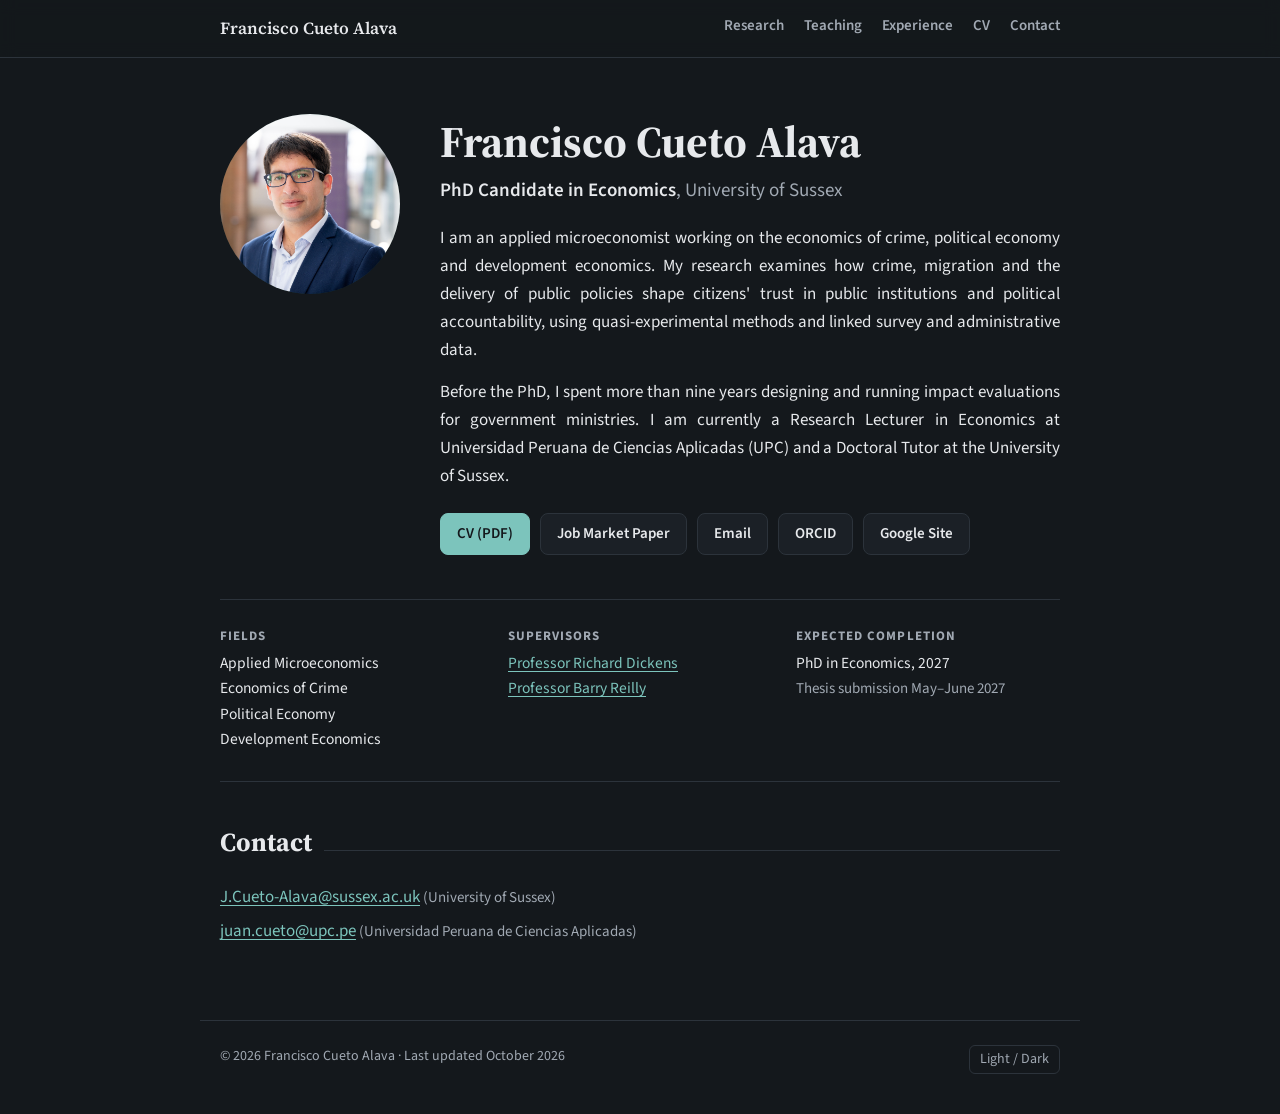
==== commit 27f859ef: "Add files via upload" ====
--- a/index.html
+++ b/index.html
@@ -35,8 +35,8 @@
     <div class="bio">
       <h1>Francisco Cueto Alava</h1>
       <p class="role"><strong>PhD Candidate in Economics</strong>, University of Sussex</p>
-      <p>I am an applied microeconomist working on the economics of crime, political economy and development economics. My research studies how crime, migration and the delivery of public policies shape citizens' trust in public institutions and political accountability, using quasi-experimental methods and linked survey and administrative data.</p>
-      <p>Before the PhD, I spent more than nine years designing and running impact evaluations for government ministries. I am currently Research Faculty at Universidad Peruana de Ciencias Aplicadas (UPC) and a Doctoral Tutor at the University of Sussex.</p>
+      <p>I am an applied microeconomist working on the economics of crime, political economy and development economics. My research examines how crime, migration and the delivery of public policies shape citizens' trust in public institutions and political accountability, using quasi-experimental methods and linked survey and administrative data.</p>
+      <p>Before the PhD, I spent more than nine years designing and running impact evaluations for government ministries. I am currently a Research Lecturer in Economics at Universidad Peruana de Ciencias Aplicadas (UPC) and a Doctoral Tutor at the University of Sussex.</p>
       <div class="btns">
         <a class="btn primary" href="cv.pdf">CV (PDF)</a>
         <a class="btn" href="research.html#jmp">Job Market Paper</a>
